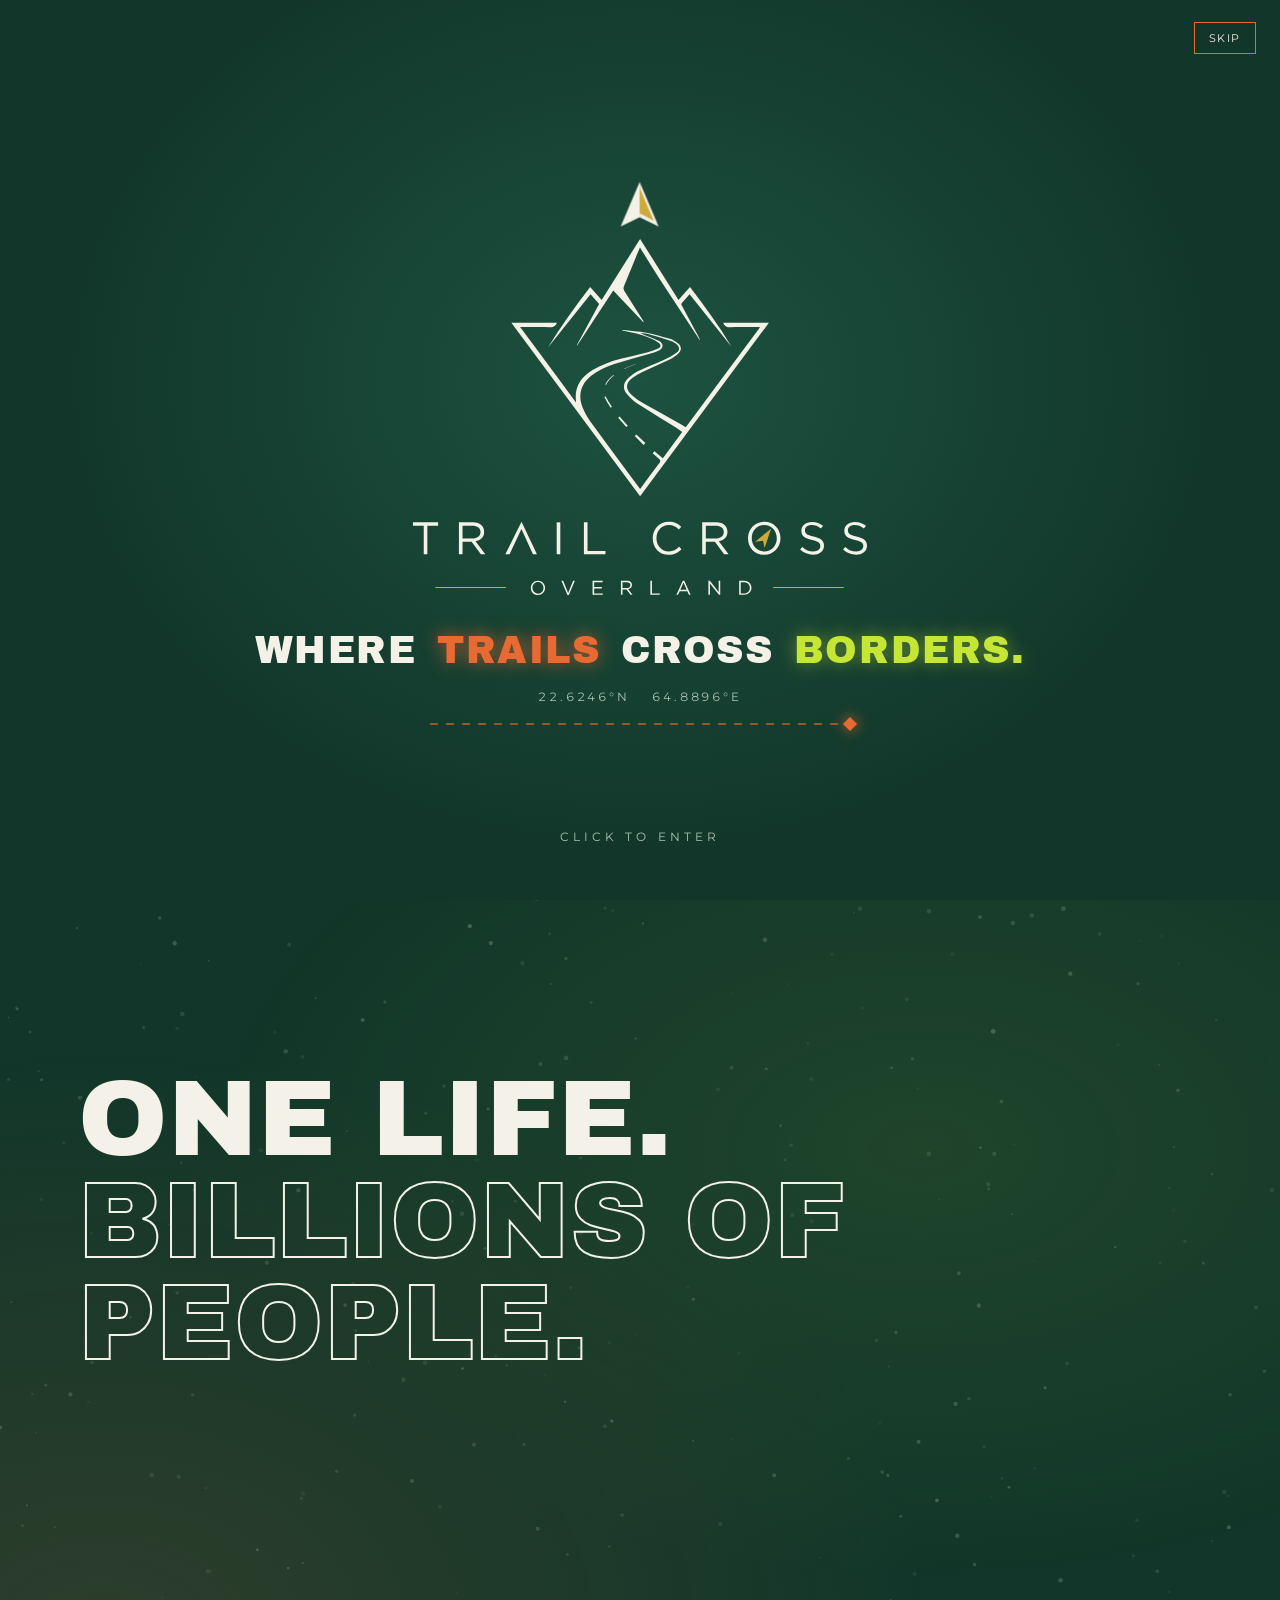
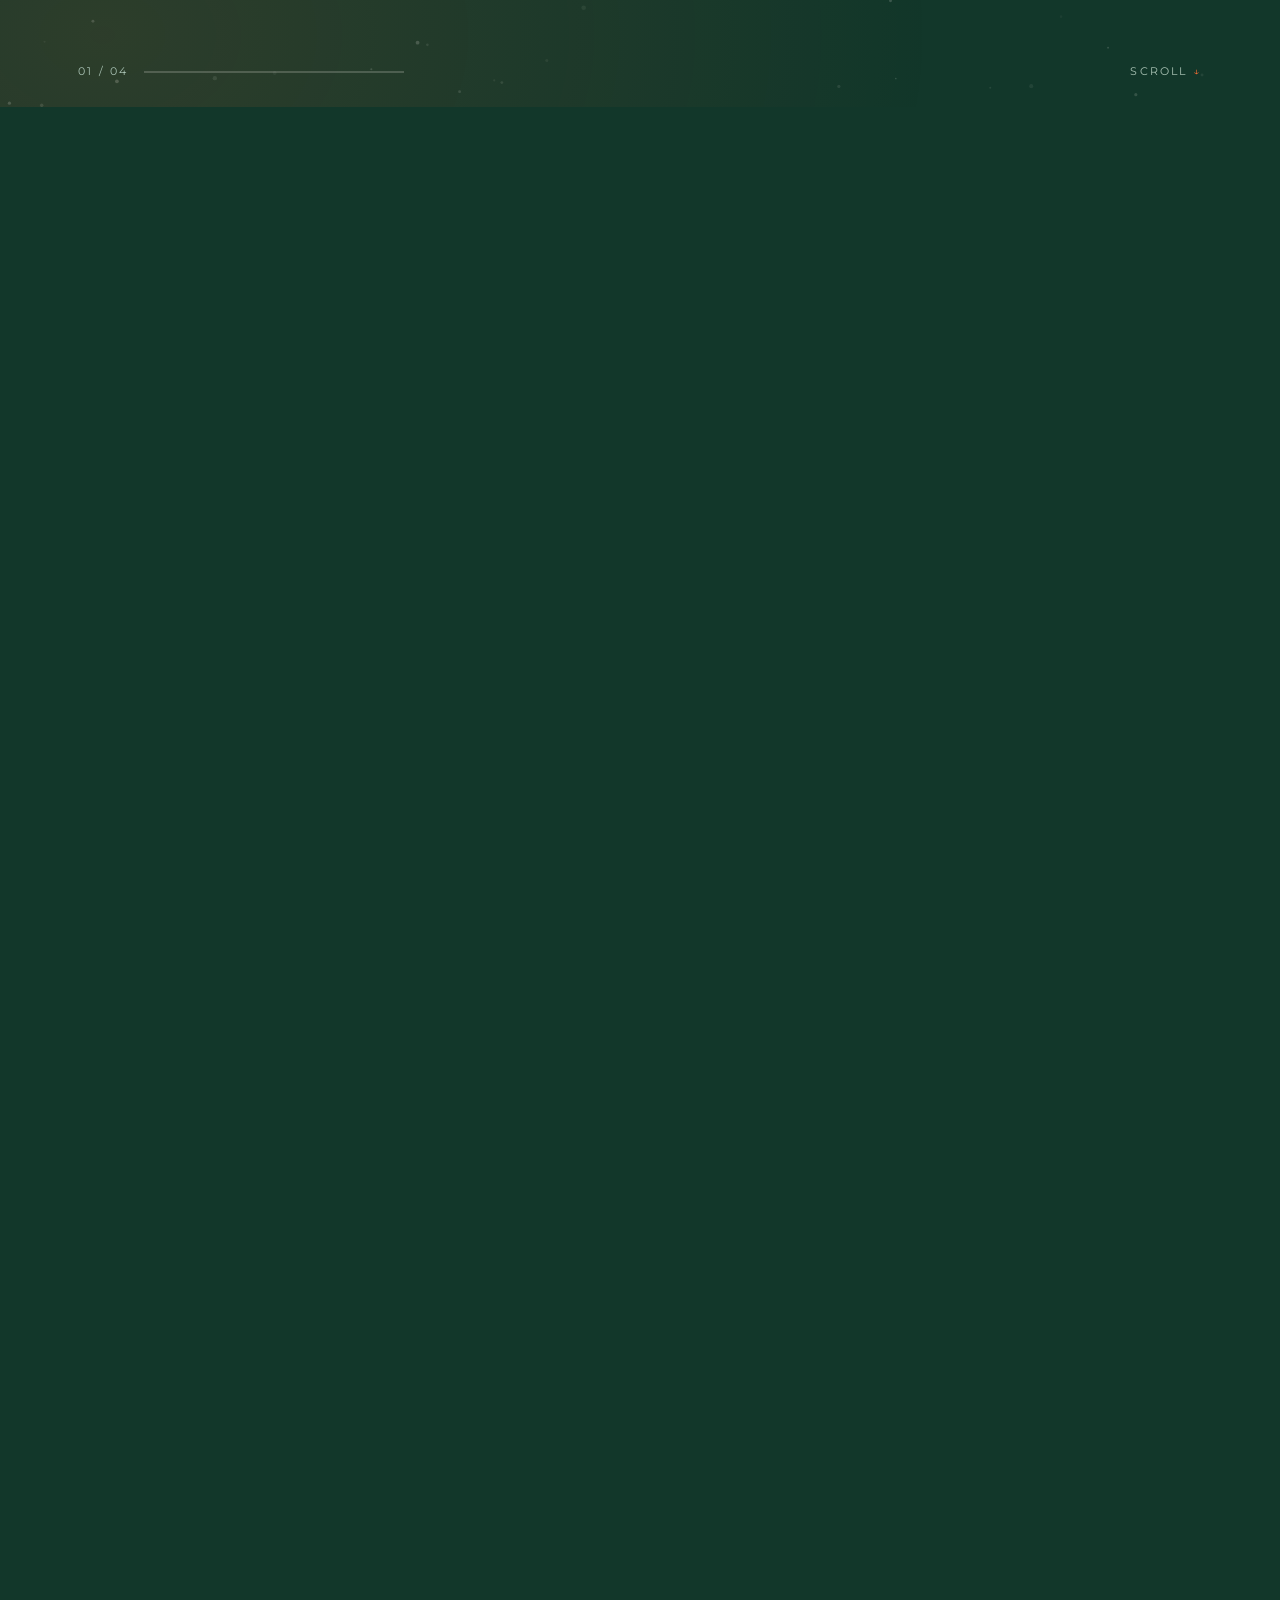
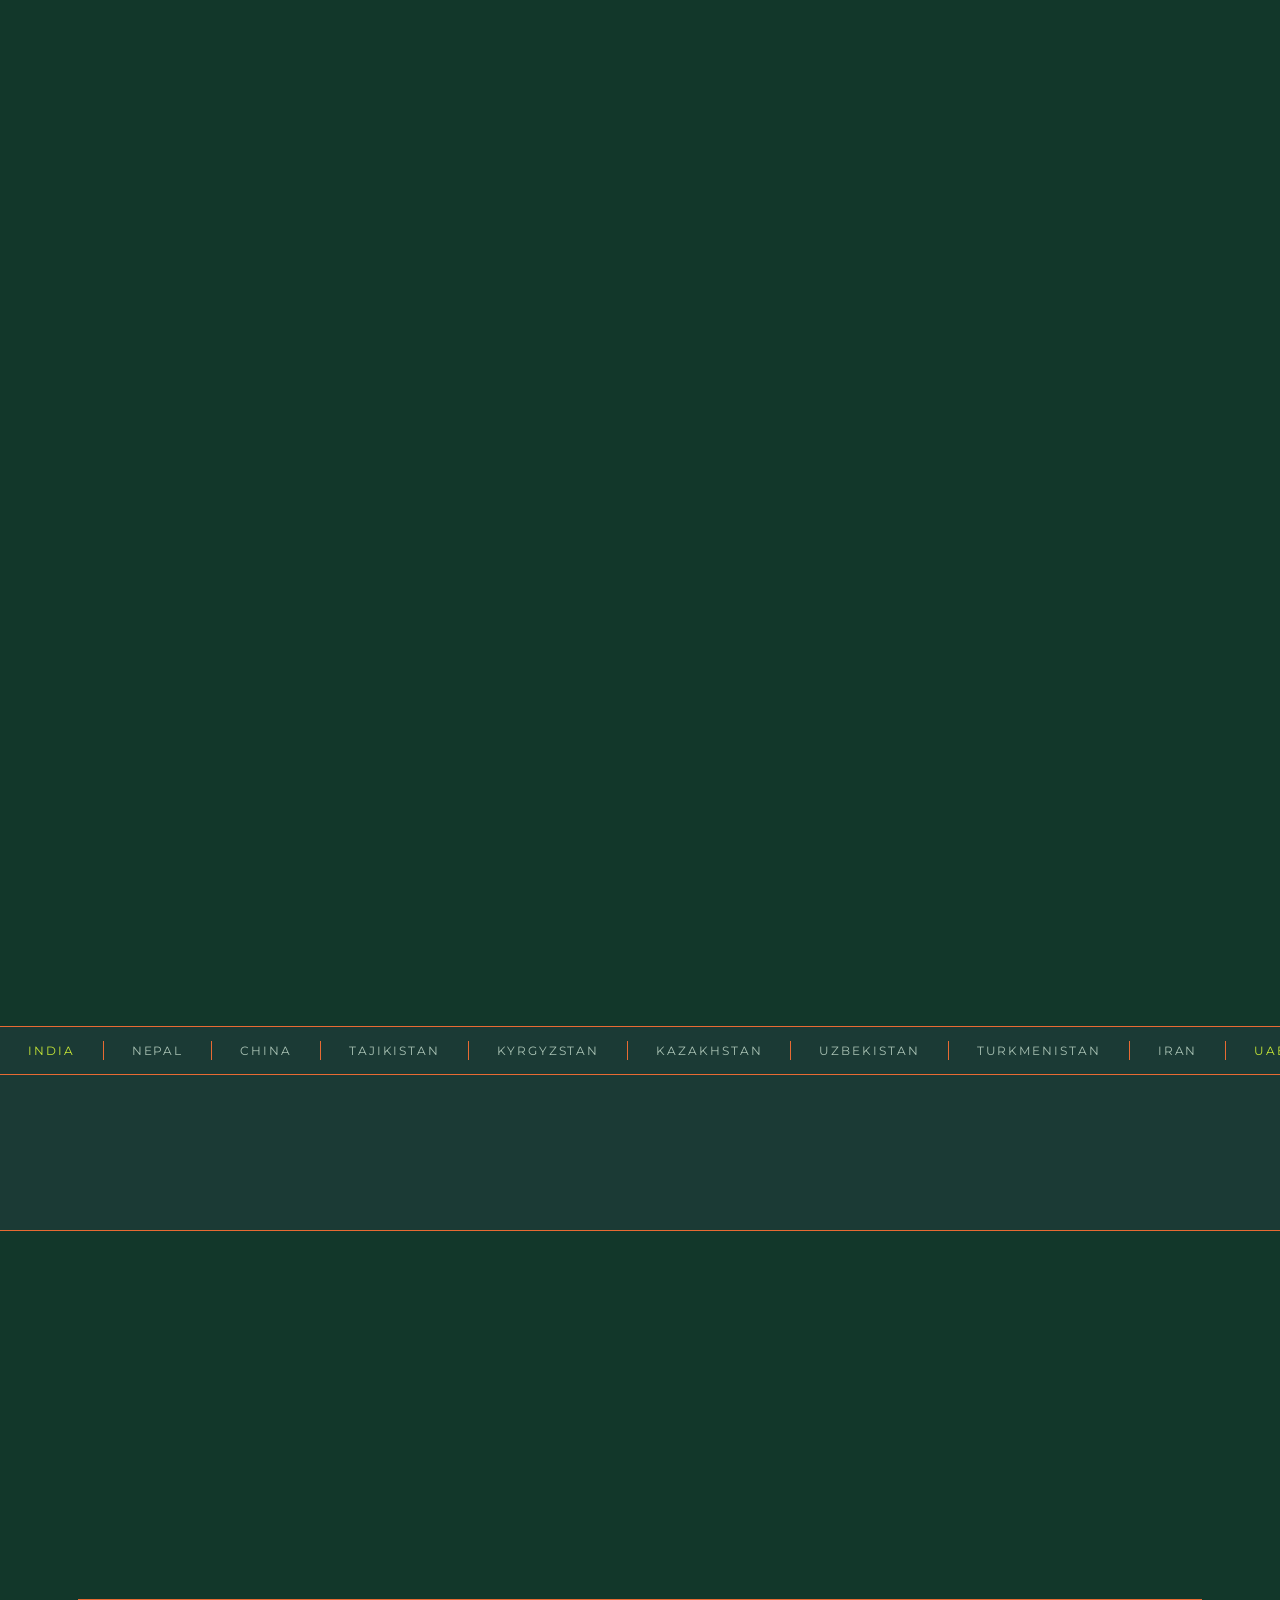
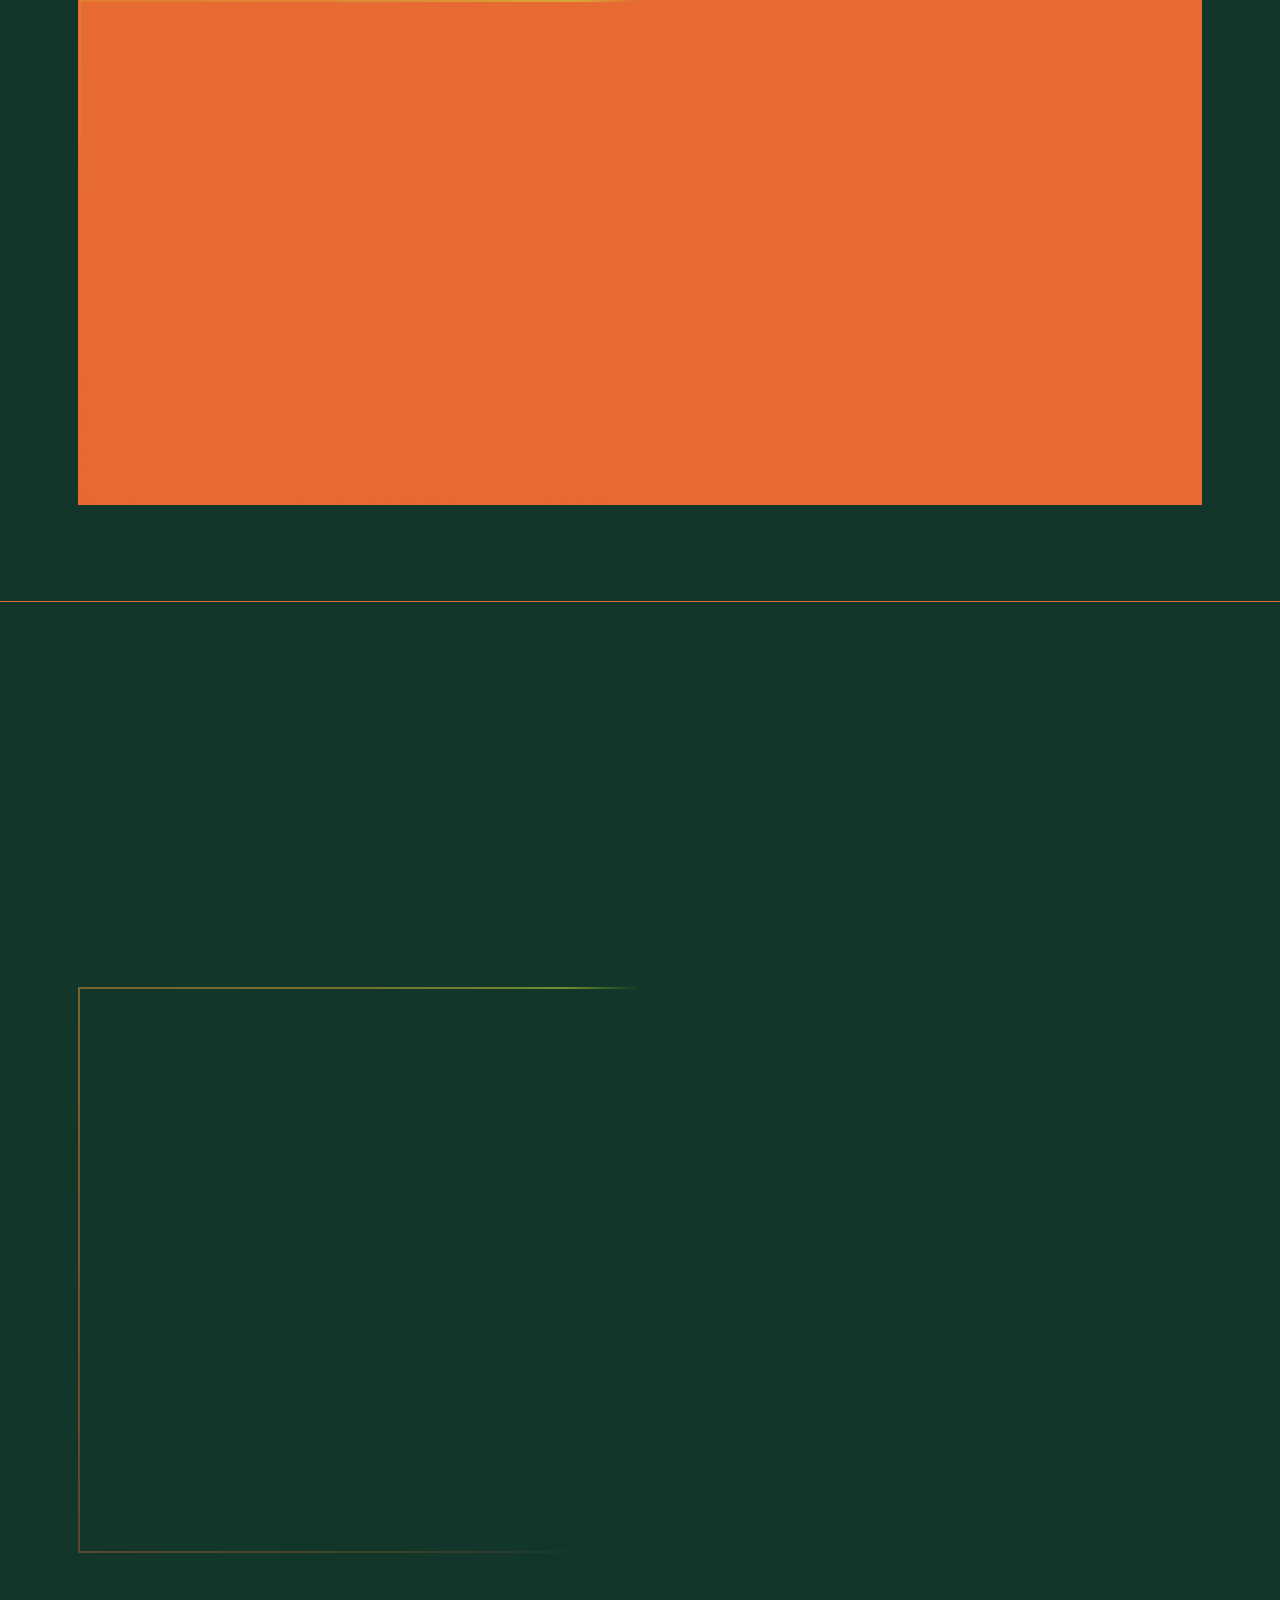
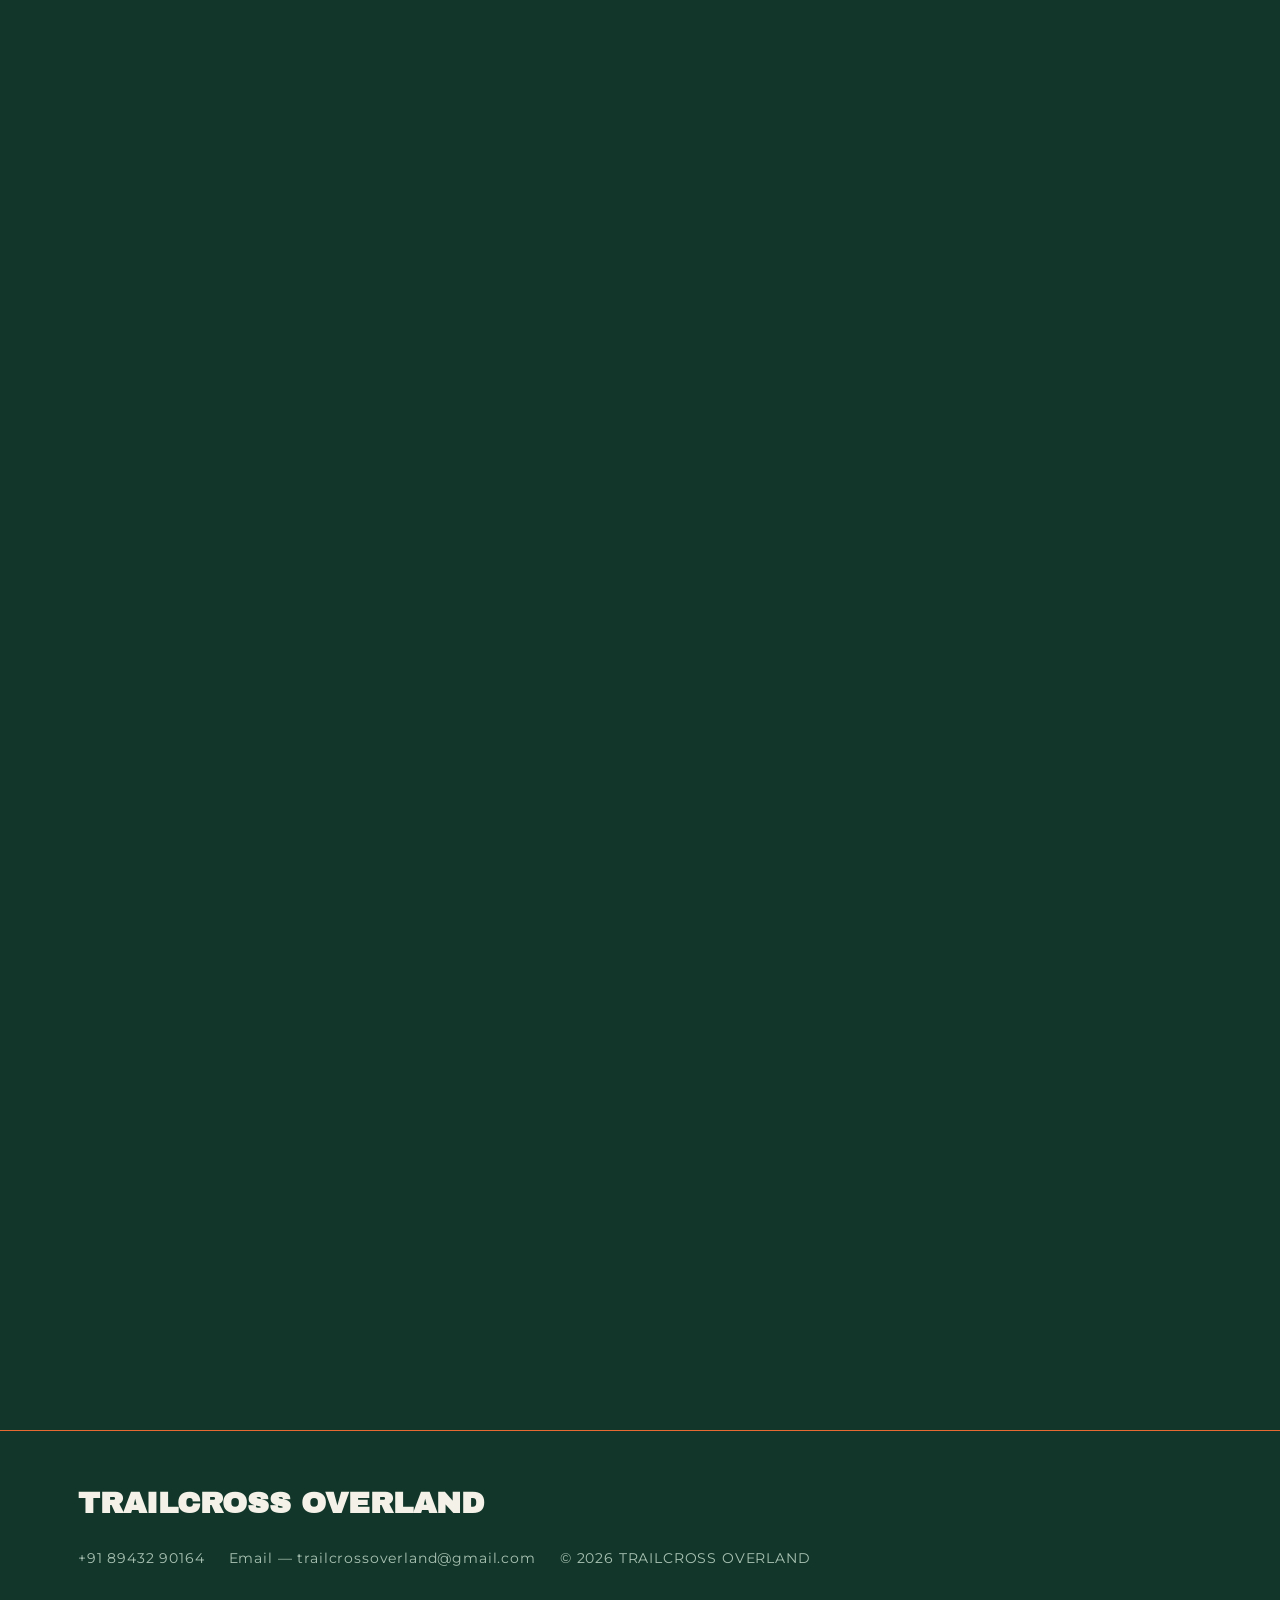
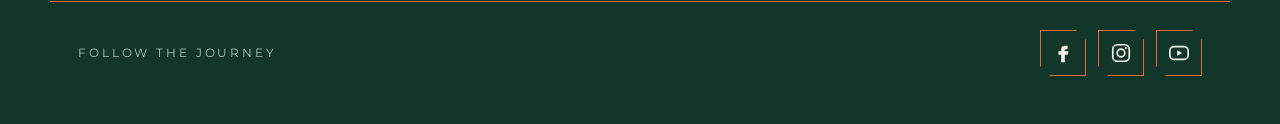
==== index.html @ 21f04533 "Initial commit" ====
<!DOCTYPE html>
<html lang="en">
<head>
<meta charset="UTF-8">
<meta name="viewport" content="width=device-width, initial-scale=1.0">
<title>Trailcross Overland — India to the World, by Road</title>
<meta name="description" content="Self-driven overland expeditions from India — India–UK 2027, UAE–India Season 4, and the India–Nepal–China loop. Permits, logistics, and a support crew handled; you drive.">
<link rel="stylesheet" href="styles.css">
<link rel="stylesheet" href="motion.css">
<link rel="stylesheet" href="future.css">
<style>
  .section-head .moto{
    margin-top:14px;
    font-family:var(--display);
    font-style:italic;
    font-size:19px;
    color:var(--rust-bright);
  }
  .news-subhead{
    font-family:var(--mono);
    font-size:12px;
    letter-spacing:.18em;
    text-transform:uppercase;
    color:var(--signal);
    margin:48px 0 18px;
  }
  .news-subhead:first-of-type{ margin-top:8px; }

  .news-grid{
    display:grid;
    grid-template-columns:repeat(auto-fit, minmax(320px, 1fr));
    gap:20px;
  }
  .news-card{
    background:var(--asphalt);
    border:1px solid var(--line);
    overflow:hidden;
  }
  .news-card--video .video-frame{
    position:relative;
    width:100%;
    aspect-ratio:16/9;
    background:#000;
  }
  .news-card--video .video-frame iframe{
    position:absolute;
    inset:0;
    width:100%;
    height:100%;
    border:0;
  }
  .news-card-meta{
    display:flex;
    justify-content:space-between;
    align-items:baseline;
    padding:16px 20px;
    font-family:var(--mono);
    font-size:11px;
    letter-spacing:.06em;
    text-transform:uppercase;
    border-top:1px solid var(--line);
  }
  .news-card-meta .k{
    color:var(--sand);
    font-weight:600;
  }
  .news-card-meta .v{
    color:var(--sand-dim);
    text-align:right;
  }

  /* Newspaper clipping cards */
  .news-card--clipping img{
    width:100%;
    display:block;
  }

  /* Article link preview cards */
  .news-card--link{
    color:inherit;
    text-decoration:none;
    display:block;
    transition:background .2s ease;
  }
  .news-card--link:hover{ background:var(--asphalt-2); }
  .news-card--link .link-thumb{
    width:100%;
    aspect-ratio:16/9;
    object-fit:cover;
    display:block;
    border-bottom:1px solid var(--line);
  }
  .news-card--link .link-body{
    padding:18px 20px;
  }
  .news-card--link .link-source{
    font-family:var(--mono);
    font-size:10px;
    letter-spacing:.1em;
    text-transform:uppercase;
    color:var(--rust-bright);
    margin-bottom:8px;
  }
  .news-card--link .link-title{
    font-family:var(--display);
    font-size:18px;
    line-height:1.25;
    color:var(--sand);
  }
  .news-card--link-noimg .link-body{
    min-height:140px;
    display:flex;
    flex-direction:column;
    justify-content:center;
  }
</style>
<script>
  // Decide before first paint whether to play the logo intro (once per visit)
  (function(){ var r=document.documentElement;
    try{ if(sessionStorage.getItem('tcIntroSeen')){ r.classList.add('no-intro'); } else { r.classList.add('intro-lock'); } }
    catch(e){ r.classList.add('intro-lock'); }
  })();
</script>
<noscript><style>#intro{display:none !important}</style></noscript>
</head>
<body class="landing">

<!-- ===== Logo intro: the logo traces itself, then its triangle opens as a window into the site ===== -->
<div id="intro" role="dialog" aria-label="Welcome to Trailcross Overland">
  <svg class="intro-logo-svg" viewBox="30.6 177.5 533.4 486.9" aria-hidden="true"><path class="dk" pathLength="1" style="--d:0.79s" d="M 345.417969 470.394531 C 342.773438 468.546875 340.332031 466.664062 337.730469 465.046875 C 323.546875 456.234375 309.1875 447.703125 295.191406 438.609375 C 290.414062 435.5 285.992188 431.46875 282.351562 427.078125 C 277.375 421.078125 278.015625 414.429688 283.730469 409.082031 C 287.183594 405.851562 291.179688 402.902344 295.425781 400.871094 C 304.707031 396.433594 314.398438 392.867188 323.738281 388.539062 C 329.132812 386.039062 334.425781 383.121094 339.273438 379.699219 C 342.738281 377.25 342.507812 373.628906 339.347656 370.714844 C 337.617188 369.117188 335.554688 367.585938 333.359375 366.847656 C 325.425781 364.171875 317.410156 361.699219 309.34375 359.449219 C 305.601562 358.402344 301.667969 358.035156 297.820312 357.355469 C 298.621094 358.285156 299.578125 358.503906 300.472656 358.871094 C 306.734375 361.453125 313.269531 363.542969 319.144531 366.820312 C 324.6875 369.914062 324.074219 374.992188 318.269531 377.703125 C 315.113281 379.171875 311.734375 380.214844 308.386719 381.195312 C 294.953125 385.132812 281.40625 388.703125 268.070312 392.933594 C 258.425781 395.992188 249.234375 400.246094 241.246094 406.691406 C 230.210938 415.59375 226.378906 428.433594 231.554688 441.640625 C 233.828125 447.445312 236.847656 453.136719 240.492188 458.183594 C 256.242188 479.996094 272.34375 501.550781 288.320312 523.195312 C 291.277344 527.199219 294.257812 531.179688 297.390625 535.386719 C 298.226562 534.296875 298.902344 533.449219 299.546875 532.582031 C 305.789062 524.136719 312.019531 515.683594 318.277344 507.25 C 319.640625 505.414062 321.367188 503.742188 319.839844 501.148438 C 319.714844 500.9375 320.226562 500.347656 320.472656 499.871094 C 321.328125 500.320312 322.050781 500.699219 322.761719 501.074219 C 330.328125 490.824219 337.746094 480.78125 345.417969 470.394531 M 150.660156 345.960938 L 202.644531 345.960938 C 201.261719 349.703125 198.964844 351.042969 195.082031 350.9375 C 184.886719 350.660156 174.675781 350.84375 164.46875 350.84375 L 160.625 350.84375 C 181.984375 379.632812 202.925781 407.855469 224.136719 436.441406 C 224.246094 435.78125 224.375 435.460938 224.335938 435.15625 C 222.40625 418.988281 230.082031 407.882812 243.234375 399.882812 C 253.230469 393.808594 264.210938 389.988281 275.453125 387 C 285.308594 384.378906 295.300781 382.265625 305.167969 379.683594 C 309.492188 378.550781 313.800781 377.117188 317.855469 375.25 C 321.453125 373.59375 321.585938 370.945312 318.375 368.574219 C 315.988281 366.8125 313.304688 365.363281 310.582031 364.164062 C 300.261719 359.617188 289.355469 357.09375 278.292969 355.15625 C 277.921875 355.089844 277.550781 355.019531 277.183594 354.953125 C 277.214844 354.652344 277.253906 354.351562 277.289062 354.050781 C 286.363281 355.070312 295.53125 355.574219 304.480469 357.246094 C 313.582031 358.949219 322.542969 361.554688 331.414062 364.273438 C 334.753906 365.292969 337.882812 367.445312 340.707031 369.605469 C 344.453125 372.464844 344.949219 377.078125 341.574219 380.363281 C 338.550781 383.308594 334.960938 385.941406 331.167969 387.78125 C 320.914062 392.75 310.359375 397.089844 300.054688 401.960938 C 296.015625 403.875 292.117188 406.257812 288.535156 408.9375 C 281.066406 414.53125 280.464844 421.300781 287.257812 427.644531 C 291.523438 431.632812 296.445312 435.082031 301.519531 438 C 315.816406 446.21875 330.351562 454.035156 344.78125 462.027344 C 346.339844 462.890625 347.835938 463.867188 349.5 464.878906 C 377.6875 426.96875 405.761719 389.203125 434.136719 351.039062 C 432.628906 350.945312 431.675781 350.839844 430.722656 350.839844 C 420.316406 350.828125 409.902344 350.585938 399.511719 350.960938 C 395.4375 351.109375 393.546875 349.359375 392.035156 345.886719 L 444.234375 345.886719 C 395.179688 412 346.371094 477.789062 297.421875 543.761719 C 248.511719 477.847656 199.734375 412.105469 150.660156 345.960938 "/><path class="dk" pathLength="1" style="--d:0.44s" d="M 353.828125 313.429688 C 350.886719 316.734375 348.132812 319.898438 345.28125 322.976562 C 344.230469 324.109375 344.171875 325.011719 344.917969 326.382812 C 351.597656 338.6875 358.195312 351.035156 364.808594 363.375 C 365.261719 364.21875 365.644531 365.101562 365.644531 366.199219 C 362.800781 361.828125 359.972656 357.449219 357.113281 353.089844 C 344.503906 333.851562 331.8125 314.667969 319.296875 295.371094 C 312.667969 285.152344 306.332031 274.746094 299.867188 264.417969 C 299.089844 263.171875 298.351562 261.898438 297.257812 260.078125 C 296.1875 262.578125 295.34375 264.472656 294.5625 266.386719 C 289.417969 278.972656 284.355469 291.589844 279.089844 304.121094 C 278.148438 306.363281 278.414062 307.925781 279.660156 309.875 C 286.886719 321.15625 293.992188 332.515625 301.132812 343.851562 C 301.335938 344.175781 301.472656 344.546875 301.117188 345.367188 C 289.78125 333.425781 278.441406 321.488281 266.8125 309.234375 C 253.039062 330.238281 239.371094 351.078125 225.703125 371.917969 C 225.550781 371.835938 225.398438 371.753906 225.246094 371.671875 C 233.667969 356.066406 242.089844 340.460938 250.707031 324.492188 C 247.609375 320.960938 244.332031 317.230469 240.921875 313.34375 C 224.648438 333.726562 208.527344 353.914062 192.410156 374.101562 C 206.933594 350.15625 223.328125 327.5625 240.503906 305.089844 C 244.917969 310.121094 249.175781 314.976562 253.605469 320.03125 C 268.160156 296.871094 282.59375 273.90625 297.40625 250.335938 C 312.191406 273.863281 326.589844 296.785156 341.179688 319.996094 C 345.488281 315.089844 349.738281 310.246094 354.261719 305.09375 C 371.058594 327.101562 387.300781 349.199219 401.414062 372.859375 C 385.640625 353.15625 369.863281 333.457031 353.828125 313.429688 "/><path class="dk" pathLength="1" style="--d:0.93s" d="M 322.320312 504.1875 L 311.710938 494.785156 L 313.855469 492.386719 L 324.566406 501.46875 Z M 322.320312 504.1875 "/><path class="dk" pathLength="1" style="--d:0.88s" d="M 301.386719 485.101562 L 291.339844 475.125 L 293.179688 473.289062 L 303.382812 482.984375 Z M 301.386719 485.101562 "/><path class="dk" pathLength="1" style="--d:0.83s" d="M 281.636719 464.808594 L 272.40625 454.058594 L 273.929688 452.796875 L 283.320312 463.253906 Z M 281.636719 464.808594 "/><path class="dk" pathLength="1" style="--d:0.77s" d="M 263.898438 442.703125 C 261.238281 438.78125 258.761719 434.71875 256.75 430.398438 L 257.976562 429.816406 C 260.035156 433.988281 262.558594 437.9375 265.269531 441.75 Z M 263.898438 442.703125 "/><path class="dk" pathLength="1" style="--d:0.70s" d="M 257.6875 416.238281 C 259.882812 411.925781 263.316406 408.453125 267.046875 405.554688 L 267.503906 406.136719 C 263.890625 409.066406 260.628906 412.542969 258.628906 416.703125 Z M 257.6875 416.238281 "/><path class="dk" pathLength="1" style="--d:0.66s" d="M 279.171875 398.257812 C 283.425781 396.214844 287.816406 394.488281 292.269531 392.964844 L 292.308594 393.074219 C 287.894531 394.699219 283.546875 396.519531 279.359375 398.640625 Z M 279.171875 398.257812 "/><path class="dk" pathLength="1" style="--d:1.18s" d="M 50.816406 577.183594 L 38.558594 577.183594 L 38.558594 573.394531 L 67.171875 573.394531 L 67.171875 577.183594 L 54.917969 577.183594 L 54.917969 609.746094 L 50.816406 609.746094 Z M 50.816406 577.183594 "/><path class="dk" pathLength="1" style="--d:1.18s" d="M 106.179688 591.933594 C 111.578125 591.933594 115.527344 589.128906 115.527344 584.453125 L 115.527344 584.351562 C 115.527344 579.832031 112.097656 577.183594 106.230469 577.183594 L 95.011719 577.183594 L 95.011719 591.933594 Z M 90.910156 573.394531 L 106.542969 573.394531 C 111.058594 573.394531 114.589844 574.742188 116.875 577.027344 C 118.695312 578.84375 119.679688 581.285156 119.679688 584.195312 L 119.679688 584.296875 C 119.679688 590.324219 115.527344 593.90625 109.8125 594.894531 L 120.980469 609.746094 L 115.941406 609.746094 L 105.398438 595.621094 L 95.011719 595.621094 L 95.011719 609.746094 L 90.910156 609.746094 Z M 90.910156 573.394531 "/><path class="dk" pathLength="1" style="--d:1.18s" d="M 202.363281 573.394531 L 206.464844 573.394531 L 206.464844 609.746094 L 202.363281 609.746094 Z M 202.363281 573.394531 "/><path class="dk" pathLength="1" style="--d:1.18s" d="M 233.371094 573.394531 L 237.472656 573.394531 L 237.472656 605.953125 L 257.933594 605.953125 L 257.933594 609.746094 L 233.371094 609.746094 Z M 233.371094 573.394531 "/><path class="dk" pathLength="1" style="--d:1.18s" d="M 311.792969 591.675781 L 311.792969 591.570312 C 311.792969 581.285156 319.527344 572.769531 330.175781 572.769531 C 336.769531 572.769531 340.769531 575.054688 344.351562 578.535156 L 341.546875 581.546875 C 338.433594 578.640625 335.109375 576.5625 330.125 576.5625 C 322.074219 576.5625 316.050781 583.105469 316.050781 591.464844 L 316.050781 591.570312 C 316.050781 599.980469 322.074219 606.578125 330.125 606.578125 C 335.109375 606.578125 338.378906 604.65625 341.859375 601.332031 L 344.5625 603.980469 C 340.820312 607.824219 336.5625 610.371094 330.019531 610.371094 C 319.527344 610.371094 311.792969 602.113281 311.792969 591.675781 "/><path class="dk" pathLength="1" style="--d:1.18s" d="M 383.460938 591.933594 C 388.863281 591.933594 392.808594 589.128906 392.808594 584.453125 L 392.808594 584.351562 C 392.808594 579.832031 389.382812 577.183594 383.515625 577.183594 L 372.296875 577.183594 L 372.296875 591.933594 Z M 368.195312 573.394531 L 383.824219 573.394531 C 388.34375 573.394531 391.875 574.742188 394.160156 577.027344 C 395.976562 578.84375 396.964844 581.285156 396.964844 584.195312 L 396.964844 584.296875 C 396.964844 590.324219 392.808594 593.90625 387.097656 594.894531 L 398.261719 609.746094 L 393.222656 609.746094 L 382.683594 595.621094 L 372.296875 595.621094 L 372.296875 609.746094 L 368.195312 609.746094 Z M 368.195312 573.394531 "/><path class="dk" pathLength="1" style="--d:1.18s" d="M 453.210938 591.675781 L 453.210938 591.570312 C 453.210938 583.3125 447.1875 576.5625 438.875 576.5625 C 430.566406 576.5625 424.648438 583.207031 424.648438 591.464844 L 424.648438 591.570312 C 424.648438 599.828125 430.671875 606.578125 438.980469 606.578125 C 447.289062 606.578125 453.210938 599.929688 453.210938 591.675781 M 420.390625 591.675781 L 420.390625 591.570312 C 420.390625 581.546875 427.917969 572.769531 438.980469 572.769531 C 450.042969 572.769531 457.46875 581.441406 457.46875 591.464844 L 457.46875 591.570312 C 457.46875 601.59375 449.941406 610.371094 438.875 610.371094 C 427.816406 610.371094 420.390625 601.695312 420.390625 591.675781 "/><path class="dk" pathLength="1" style="--d:1.18s" d="M 479.753906 604.449219 L 482.296875 601.4375 C 486.089844 604.917969 489.722656 606.578125 494.761719 606.578125 C 499.695312 606.578125 502.863281 603.980469 502.863281 600.398438 L 502.863281 600.292969 C 502.863281 596.917969 501.042969 595.050781 493.410156 593.386719 C 485.050781 591.570312 481.207031 588.867188 481.207031 582.898438 L 481.207031 582.792969 C 481.207031 577.132812 486.242188 572.875 493.152344 572.875 C 498.5 572.875 502.1875 574.378906 505.925781 577.339844 L 503.535156 580.507812 C 500.160156 577.753906 496.785156 576.5625 493.046875 576.5625 C 488.269531 576.5625 485.308594 579.105469 485.308594 582.429688 L 485.308594 582.535156 C 485.308594 585.960938 487.125 587.933594 495.175781 589.597656 C 503.277344 591.414062 507.015625 594.320312 507.015625 599.878906 L 507.015625 599.980469 C 507.015625 606.214844 501.824219 610.265625 494.605469 610.265625 C 488.789062 610.265625 484.113281 608.394531 479.753906 604.449219 "/><path class="dk" pathLength="1" style="--d:1.18s" d="M 528.730469 604.449219 L 531.273438 601.4375 C 535.0625 604.917969 538.699219 606.578125 543.738281 606.578125 C 548.671875 606.578125 551.839844 603.980469 551.839844 600.398438 L 551.839844 600.292969 C 551.839844 596.917969 550.019531 595.050781 542.386719 593.386719 C 534.027344 591.570312 530.183594 588.867188 530.183594 582.898438 L 530.183594 582.792969 C 530.183594 577.132812 535.21875 572.875 542.125 572.875 C 547.476562 572.875 551.164062 574.378906 554.902344 577.339844 L 552.511719 580.507812 C 549.136719 577.753906 545.761719 576.5625 542.023438 576.5625 C 537.246094 576.5625 534.285156 579.105469 534.285156 582.429688 L 534.285156 582.535156 C 534.285156 585.960938 536.101562 587.933594 544.152344 589.597656 C 552.253906 591.414062 555.992188 594.320312 555.992188 599.878906 L 555.992188 599.980469 C 555.992188 606.214844 550.800781 610.265625 543.582031 610.265625 C 537.765625 610.265625 533.089844 608.394531 528.730469 604.449219 "/><path class="dk" pathLength="1" style="--d:1.33s" d="M 180.980469 656.316406 C 185.832031 656.316406 189.132812 652.46875 189.132812 648.070312 L 189.132812 648.027344 C 189.132812 643.632812 185.875 639.828125 181.027344 639.828125 C 176.175781 639.828125 172.875 643.679688 172.875 648.070312 L 172.875 648.117188 C 172.875 652.511719 176.132812 656.316406 180.980469 656.316406 M 181.027344 654.652344 C 177.382812 654.652344 174.742188 651.691406 174.742188 648.070312 L 174.742188 648.027344 C 174.742188 644.40625 177.339844 641.492188 180.980469 641.492188 C 184.625 641.492188 187.265625 644.453125 187.265625 648.070312 L 187.265625 648.117188 C 187.265625 651.738281 184.667969 654.652344 181.027344 654.652344 M 214.566406 656.15625 L 216.160156 656.15625 L 223.015625 640.101562 L 221.078125 640.101562 L 215.386719 653.835938 L 209.714844 640.101562 L 207.710938 640.101562 Z M 243.234375 656.042969 L 254.871094 656.042969 L 254.871094 654.402344 L 245.03125 654.402344 L 245.03125 648.824219 L 253.730469 648.824219 L 253.730469 647.183594 L 245.03125 647.183594 L 245.03125 641.742188 L 254.753906 641.742188 L 254.753906 640.101562 L 243.234375 640.101562 Z M 275.566406 656.042969 L 277.367188 656.042969 L 277.367188 649.847656 L 281.917969 649.847656 L 286.542969 656.042969 L 288.75 656.042969 L 283.855469 649.53125 C 286.359375 649.097656 288.179688 647.527344 288.179688 644.886719 L 288.179688 644.839844 C 288.179688 643.5625 287.75 642.492188 286.953125 641.695312 C 285.949219 640.695312 284.402344 640.101562 282.421875 640.101562 L 275.566406 640.101562 Z M 277.367188 648.230469 L 277.367188 641.765625 L 282.285156 641.765625 C 284.855469 641.765625 286.359375 642.925781 286.359375 644.90625 L 286.359375 644.953125 C 286.359375 647.003906 284.628906 648.230469 282.261719 648.230469 Z M 309.105469 656.042969 L 319.875 656.042969 L 319.875 654.378906 L 310.90625 654.378906 L 310.90625 640.101562 L 309.105469 640.101562 Z M 338.820312 656.042969 L 340.664062 656.042969 L 342.554688 651.828125 L 351.230469 651.828125 L 353.097656 656.042969 L 355.03125 656.042969 L 347.769531 639.988281 L 346.085938 639.988281 Z M 343.261719 650.214844 L 346.902344 642.082031 L 350.523438 650.214844 Z M 375.253906 656.042969 L 377.007812 656.042969 L 377.007812 642.972656 L 387.296875 656.042969 L 388.734375 656.042969 L 388.734375 640.101562 L 386.980469 640.101562 L 386.980469 652.878906 L 376.9375 640.101562 L 375.253906 640.101562 Z M 410.316406 656.042969 L 415.851562 656.042969 C 420.859375 656.042969 424.320312 652.558594 424.320312 648.070312 L 424.320312 648.027344 C 424.320312 643.542969 420.859375 640.101562 415.851562 640.101562 L 410.316406 640.101562 Z M 415.851562 641.765625 C 419.882812 641.765625 422.453125 644.542969 422.453125 648.070312 L 422.453125 648.117188 C 422.453125 651.671875 419.882812 654.378906 415.851562 654.378906 L 412.117188 654.378906 L 412.117188 641.765625 Z M 415.851562 641.765625 "/><path class="au" pathLength="1" style="--d:1.33s" d="M 449.105469 648.1875 L 529.523438 648.1875 L 529.523438 646.992188 L 449.105469 646.992188 "/><path class="au" pathLength="1" style="--d:1.33s" d="M 64.019531 648.1875 L 144.441406 648.1875 L 144.441406 646.992188 L 64.019531 646.992188 "/><path class="au" pathLength="1" style="--d:1.18s" d="M 428.394531 595.550781 L 446.714844 580.679688 L 439.28125 602.71875 L 437.554688 594.488281 Z M 428.394531 595.550781 "/><path class="dk" pathLength="1" style="--d:1.18s" d="M 143.851562 609.746094 L 162.261719 572.769531 L 179.828125 609.746094 L 175.316406 609.746094 L 162.152344 580.945312 L 148.632812 609.746094 Z M 143.851562 609.746094 "/><g class="ar"><path class="dk" pathLength="1" style="--d:1.50s" d="M 296.90625 185.464844 L 296.917969 225.6875 L 275.289062 236.199219 Z M 296.90625 185.464844 "/><path class="dk" pathLength="1" style="--d:1.50s" d="M 296.917969 185.464844 L 296.90625 225.6875 L 318.535156 236.199219 Z M 296.917969 185.464844 "/><path class="au" pathLength="1" style="--d:1.50s" d="M 296.917969 191.914062 L 312.917969 229.5 L 296.917969 221.175781 Z M 296.917969 191.914062 "/></g></svg>
  <p class="intro-cap" aria-label="Where trails cross borders."><span class="w" style="--i:0">WHERE</span> <span class="w t" style="--i:1">TRAILS</span> <span class="w" style="--i:2">CROSS</span> <span class="w b" style="--i:3">BORDERS.</span></p>
  <div class="intro-geo" aria-hidden="true"><span class="geo-lat">19.0760°N</span><span class="geo-lon">72.8777°E</span></div>
  <div class="intro-track" aria-hidden="true"><i></i></div>
  <p class="intro-hint">Click to enter</p>
  <button class="intro-skip" type="button">Skip</button>
</div>

<header class="site-header">
  <nav class="wrap nav">
    <a href="index.html" class="brand" aria-label="Trailcross Overland — home"><img src="images/trailcross-logo.png" alt="" class="brand-logo"><span class="brand-name"><span class="trail">TRAIL</span>CROSS <span class="sub">OVERLAND</span></span></a>
    <ul class="nav-links">
      <li><a href="index.html" class="active">Home</a></li>
      <li><a href="tours.html">Expeditions</a></li>
      <li><a href="index.html#news-articles">News Articles</a></li>
      <li><a href="gallery.html">Past Seasons</a></li>
      <li><a href="reviews.html">Reviews</a></li>
      <li><a href="contact.html">Contact</a></li>
    </ul>
    <a href="contact.html" class="btn solid nav-cta">Book A Trip</a>
    <a href="https://wa.me/918943290164?text=Hi%20Trailcross%20Overland%2C%20I%27d%20like%20to%20know%20more%20about%20your%20expeditions." class="nav-wa" target="_blank" rel="noopener" aria-label="Chat with us on WhatsApp" title="Chat on WhatsApp"><svg viewBox="0 0 24 24" aria-hidden="true"><path d="M12 3a9 9 0 0 0-7.7 13.6L3 21l4.5-1.2A9 9 0 1 0 12 3z" fill="none" stroke="currentColor" stroke-width="1.7" stroke-linejoin="round"/><path d="M9 8.3c-.5 1.3.1 3 1.6 4.6 1.5 1.6 3.2 2.3 4.5 1.8l1-1.1-2-1.5-.9.7c-.8-.3-1.8-1.3-2.1-2.1l.7-.9L10.3 8z" fill="currentColor"/></svg></a>
    <button class="nav-toggle" aria-expanded="false" aria-label="Toggle menu">Menu</button>
  </nav>
</header>

<section class="photo-hero">
  <img src="images/bigalmatylake1.jpg" alt="Big Almaty Lake in the mountains" class="photo-hero-img">
  <div class="route-thread" aria-hidden="true"></div>
  <div class="wrap">
    <div class="tg-block">
    <h2 class="tg-line reveal"><span class="tw">WHERE</span> <span class="tw tg-trail">TRAILS</span> <span class="tw tg-cross">CROSS</span> <span class="tw tg-border">BORDERS.</span></h2>
    <div class="tg-route" aria-hidden="true"><span class="tg-dot"></span></div>
    <div class="tg-def reveal-stagger">
      <p><b>Trail</b> the road we follow, wherever it leads.</p>
      <p><b>Cross</b> every border and continent on the way.</p>
    </div>
    </div>
    <div class="hero-eyebrow reveal">After 3 Successful Seasons of the UAE–India Overland Journey</div>
    <h1 class="reveal">INDIA TO THE <span class="accent-fill">WORLD</span>,<br>BY ROAD.</h1>
    <p class="lede reveal">Three charted expeditions for 2027 — a 65-day run from India to London, a fourth UAE–India season through Central Asia, and a one-month India–Nepal–China loop. We handle the permits and the convoy; you handle the driving.</p>
    <div class="hero-actions reveal">
      <a href="tours.html" class="btn solid">View All Expeditions</a>
      <a href="contact.html" class="btn ghost">Plan Your Route</a>
    </div>
  </div>
</section>



<section class="story" id="story" data-stage="1" aria-label="One life. Choose the road less travelled.">
  <div class="story-pin">
    <img class="story-photo" src="images/overland-vehicle.jpg" alt="" aria-hidden="true">
    <div class="story-shade"></div>
    <canvas class="story-canvas" aria-hidden="true"></canvas>
    <div class="story-text">
      <div class="st-a"><h2><span class="l1">One life.</span><span class="l2">Billions of people.</span></h2></div>
      <div class="st-b"><p>How many will choose <span>the road less travelled?</span></p></div>
      <div class="st-c">
        <p class="c-sub">Don&rsquo;t just see the world. <b>Experience it.</b></p>
        <img class="c-logo" src="images/trailcross-logo.svg" alt="Trail Cross Overland">
        <p class="c-price">International Expedition Packages Starting from <b>₹19,75,000/-</b> per person</p>
        <p class="c-close">Beyond Roads. <span>Beyond Borders.</span></p>
        <div class="c-actions"><a class="btn solid" href="tours.html">Explore Expeditions</a><a class="btn ghost" href="contact.html">Plan Your Route</a></div>
      </div>
    </div>
    <div class="story-hud" aria-hidden="true"><span class="story-step">01 / 04</span><div class="story-prog"><i></i></div><span class="story-cue">Scroll</span></div>
  </div>
</section>

<div class="marquee">
  <div class="marquee-track">
    <span class="hl">INDIA</span><span>NEPAL</span><span>CHINA</span><span>TAJIKISTAN</span><span>KYRGYZSTAN</span><span>KAZAKHSTAN</span><span>UZBEKISTAN</span><span>TURKMENISTAN</span><span>IRAN</span><span class="hl">UAE</span><span>GEORGIA</span><span>TURKEY</span><span class="hl">EUROPE</span><span>LONDON</span>
    <span class="hl">INDIA</span><span>NEPAL</span><span>CHINA</span><span>TAJIKISTAN</span><span>KYRGYZSTAN</span><span>KAZAKHSTAN</span><span>UZBEKISTAN</span><span>TURKMENISTAN</span><span>IRAN</span><span class="hl">UAE</span><span>GEORGIA</span><span>TURKEY</span><span class="hl">EUROPE</span><span>LONDON</span>
  </div>
</div>

<section class="stats">
  <div class="wrap stats-grid">
    <div class="stat reveal">
      <div class="num count" data-count="3" data-suffix="">0</div>
      <div class="label">2027 Expeditions</div>
    </div>
    <div class="stat reveal">
      <div class="num count" data-count="20" data-suffix="+">0</div>
      <div class="label">Countries, Flagship Route</div>
    </div>
    <div class="stat reveal">
      <div class="num count" data-count="18000" data-suffix="+ KM">0</div>
      <div class="label">India–UK Distance</div>
    </div>
    <div class="stat reveal">
      <div class="num count" data-count="65" data-suffix="">0</div>
      <div class="label">Days, India to London</div>
    </div>
  </div>
</section>

<section class="section" id="expeditions">
  <div class="wrap">
    <div class="section-head reveal">
      <div class="eyebrow">2027 Season — Three Routes</div>
      <h2>Pick your border crossing.</h2>
      <p>Every expedition below has been route-tested by our own crew, most of it in the photos below. Self-drive, or ride with our lead vehicle.</p>
    </div>

    <div class="dossier-grid reveal-stagger">
      <a href="tours.html#india-uk" class="dossier dossier-link">
        <div class="stamp">EXPEDITION BOOKING<br>OPEN</div>
        <div class="dossier-route">Kerala → London · 20 Countries</div>
        <h3>India–UK Overland 2027</h3>
        <p>The big one. Himalayas, the Tibetan plateau, the Pamir Highway, the Silk Road, and a straight run through the Caucasus and Europe into London.</p>
        <div class="dossier-meta">
          <div><span class="k">Distance</span><span class="v">18,000+ km</span></div>
          <div><span class="k">Duration</span><span class="v">65 days</span></div>
          <div><span class="k">Dates</span><span class="v">30 May 2027</span></div>
        </div>
        <span class="btn ghost">View Route Dossier</span>
      </a>

      <a href="tours.html#uae-india-s4" class="dossier dossier-link">
        <div class="stamp">SEASON<br>FOUR BOOKING OPEN`</div>
        <div class="dossier-route">UAE → India · Central Asia</div>
        <h3>UAE–India Overland — Season 4</h3>
        <p>Another chapter in our longest-running route. Persian plateaus, the Karakum desert, the Pamirs, and the Tibetan approach into Nepal and home.</p>
        <div class="dossier-meta">
          <div><span class="k">Distance</span><span class="v">~15,000 km</span></div>
          <div><span class="k">Duration</span><span class="v">55–60 days</span></div>
          <div><span class="k">Dates</span><span class="v">April 2027</span></div>
        </div>
        <span class="btn ghost">View Route Dossier</span>
      </a>

      <a href="tours.html#china-loop" class="dossier dossier-link">
        <div class="stamp">Season 1<br>Booking Open</div>
        <div class="dossier-route">India → Nepal → China → India</div>
        <h3>China Grand Loop Expedition</h3>
        <p>A tighter, faster expedition — Tibet, the Chinese heartland, and the Great Wall, with a legendary stair-climb along the way. Back home in a month.</p>
        <div class="dossier-meta">
          <div><span class="k">Distance</span><span class="v">~7,000 km</span></div>
          <div><span class="k">Duration</span><span class="v">30 days</span></div>
          <div><span class="k">Dates</span><span class="v">2027</span></div>
        </div>
        <span class="btn ghost">View Route Dossier</span>
      </a>
    </div>
  </div>
</section>

<section class="section tight">
  <div class="wrap">
    <div class="section-head reveal">
      <div class="eyebrow">Why Drive With Us</div>
      <h2>The paperwork is the hard part. We've done it before.</h2>
    </div>
    <div class="dossier-grid reveal-stagger" style="border:none; background:transparent; gap:12px">
      <div class="dossier" style="border:1px solid var(--line);gap:12px">
        <div class="dossier-route">Carnet &amp; Customs</div>
        <h3>Permits Handled</h3>
        <p>Carnet de Passage, visas, and country-entry permits arranged before you leave — the part that stops most self-drive plans dead.</p>
      </div>
      <div class="dossier" style="border:1px solid var(--line);">
        <div class="dossier-route">Lead Vehicle</div>
        <h3>Convoy Support</h3>
        <p>Out front, the whole way: two adventure enthusiasts who caught the overlanding bug years ago and never looked back. They lead the convoy because they've earned every mile of it.</p>
      </div>
      <div class="dossier" style="border:1px solid var(--line);">
        <div class="dossier-route">Pamir Highway & Beyond</div>
        <h3>World's Second  Highest Motorable International Highway It</h3>
        <p>The Pamir Highway is widely regarded as the world's second-highest international highway, climbing well past 4,000 metres. It's just one stretch of a route that also crosses open desert, mountain switchbacks, and long empty highway — every leg planned around what the terrain actually demands.</p>
      </div>
    </div>
  </div>
</section>

<section class="section tight" style="border-bottom:none;">
  <div class="wrap reveal" style="text-align:center;">
    <div class="eyebrow" style="justify-content:center; display:flex;">Ready When You Are</div>
    <h2 style="font-family:var(--display); font-size:clamp(30px,5vw,50px); max-width:20ch; margin:0 auto;">The 2027 season is being planned right now.</h2>
    <div class="hero-actions" style="justify-content:center; margin-top:32px;">
      <a href="contact.html" class="btn solid">Talk to the Crew</a>
      <a href="tours.html" class="btn ghost">Browse All Routes</a>
    </div>
  </div>
</section>

<section class="section" id="news-articles">
  <div class="wrap">
    <div class="section-head reveal">
      <div class="eyebrow">In The Media — UAE–India Overland, Season 1</div>
      <h2>The road made the news.</h2>
      <p>Coverage of the Season 1 crossing from Dubai to Kerala — news broadcasts, print clippings, and articles from the road.</p>
      <p class="moto">"Let the adventure be your addiction."</p>
    </div>

    <div class="news-subhead reveal">On Air</div>
    <div class="news-grid reveal-stagger">
      <div class="news-card news-card--video" data-video-embed data-src="https://www.youtube-nocookie.com/embed/ExZUYKfY1Ps?autoplay=1&mute=1&playsinline=1&rel=0">
        <div class="video-frame"></div>
        <div class="news-card-meta">
          <span class="k">Mathrubhoomi News</span>
          <span class="v">Palakkad, Kerala</span>
        </div>
      </div>

      <div class="news-card news-card--video" data-video-embed data-src="https://www.facebook.com/plugins/video.php?href=https%3A%2F%2Fwww.facebook.com%2Fshare%2Fv%2F1dCjUFdSab%2F%3Fmibextid%3DwwXIfr&show_text=false&autoplay=true&mute=true">
        <div class="video-frame"></div>
        <div class="news-card-meta">
          <span class="k">Amrita TV</span>
          <span class="v">Pre-trip interview &amp; travel footage</span>
        </div>
      </div>

      <div class="news-card news-card--video" data-video-embed data-src="https://www.youtube-nocookie.com/embed/UIvpt7wiOMI?autoplay=1&mute=1&playsinline=1&rel=0">
        <div class="video-frame"></div>
        <div class="news-card-meta">
          <span class="k">Janam TV</span>
          <span class="v">Trailcross's Anti-Drug Drive</span>
        </div>
      </div>

      <div class="news-card news-card--video" data-video-embed data-src="https://www.facebook.com/plugins/video.php?href=https%3A%2F%2Fwww.facebook.com%2Fshare%2Fv%2F1EkRkeGNYp%2F%3Fmibextid%3DwwXIfr&show_text=false&autoplay=true&mute=true">
        <div class="video-frame"></div>
        <div class="news-card-meta">
          <span class="k">Reporter TV</span>
          <span class="v">Season 1 feature</span>
        </div>
      </div>
    </div>

    <div class="news-subhead reveal">In Print</div>
    <div class="news-grid news-grid--clippings reveal-stagger">
      <div class="news-card news-card--clipping">
        <img src="images/news-clipping-mathrubhoomi-print.jpg" alt="Mathrubhoomi print clipping, 23 September 2024">
        <div class="news-card-meta">
          <span class="k">Mathrubhoomi</span>
          <span class="v">23 Sep 2024, Palakkad</span>
        </div>
      </div>
      <div class="news-card news-card--clipping">
        <img src="images/news-clipping-manorama-print.jpg" alt="Malayala Manorama print clipping, 21 September 2024">
        <div class="news-card-meta">
          <span class="k">Malayala Manorama</span>
          <span class="v">21 Sep 2024, Palakkad</span>
        </div>
      </div>
      <div class="news-card news-card--clipping">
        <img src="images/news-clipping-road-wonder.jpg" alt="Local Palakkad newspaper clipping, UAE to India road wonder">
        <div class="news-card-meta">
          <span class="k">Local Daily</span>
          <span class="v">Palakkad Edition</span>
        </div>
      </div>
      <div class="news-card news-card--clipping">
        <img src="images/news-clipping-collector-welcome.jpg" alt="Newspaper clipping of the District Collector welcoming the crew home to Palakkad">
        <div class="news-card-meta">
          <span class="k">District Edition</span>
          <span class="v">Palakkad, Kerala</span>
        </div>
      </div>
    </div>

    <div class="news-subhead reveal">Online</div>
    <div class="news-grid news-grid--links reveal-stagger">
      <a class="news-card news-card--link" href="https://www.khaleejtimes.com/uae/around-the-world-in-40-days-2-uae-residents-undertake-13000km-journey-to-india-through-central-asi" target="_blank" rel="noopener">
        <img class="link-thumb" src="https://imgengine.khaleejtimes.com/khaleejtimes/import/images/Nk9xNzX3Qg_OT8Pm_QJef0IaseY.jpg?width=1200&height=630&q=60&format=auto&ogImage=true&mode=fill&fill=blur" alt="Khaleej Times article thumbnail">
        <div class="link-body">
          <div class="link-source">Khaleej Times</div>
          <div class="link-title">Two UAE residents undertake 13,000km journey to India through Central Asia</div>
        </div>
      </a>
      <a class="news-card news-card--link" href="https://www.manoramaonline.com/district-news/palakkad/2024/10/04/dubai-to-india-off-road-adventure.html" target="_blank" rel="noopener">
        <img class="link-thumb" src="images/news-clipping-manorama-print.jpg" alt="Malayala Manorama article preview">
        <div class="link-body">
          <div class="link-source">Malayala Manorama</div>
          <div class="link-title">8 Countries, 14,000 km Off-Road — Finally in Palakkad</div>
        </div>
      </a>
    </div>
  </div>
</section>

<footer class="site-footer">
  <div class="wrap footer-grid">
    <div class="footer-brand">TRAILCROSS OVERLAND</div>
    <div class="footer-meta">
      <span>+91 89432 90164</span>
      <span>Email — trailcrossoverland@gmail.com</span>
      <span>&copy; 2026 TRAILCROSS OVERLAND</span>
    </div>
  </div>
<div class="wrap footer-social"><span class="fs-label">Follow the journey</span><div class="fs-icons"><a href="https://www.facebook.com/" class="fs-link" target="_blank" rel="noopener" aria-label="Facebook" title="Facebook"><svg viewBox="0 0 24 24" aria-hidden="true"><path fill="currentColor" d="M14 8h3V4h-3a4 4 0 0 0-4 4v2H7v4h3v8h4v-8h3l1-4h-4V8.5c0-.3.2-.5.5-.5z"/></svg></a><a href="https://www.instagram.com/" class="fs-link" target="_blank" rel="noopener" aria-label="Instagram" title="Instagram"><svg viewBox="0 0 24 24" aria-hidden="true"><rect x="3" y="3" width="18" height="18" rx="5" fill="none" stroke="currentColor" stroke-width="1.8"/><circle cx="12" cy="12" r="4.2" fill="none" stroke="currentColor" stroke-width="1.8"/><circle cx="17.4" cy="6.6" r="1.2" fill="currentColor"/></svg></a><a href="https://www.youtube.com/" class="fs-link" target="_blank" rel="noopener" aria-label="YouTube" title="YouTube"><svg viewBox="0 0 24 24" aria-hidden="true"><rect x="2" y="5" width="20" height="14" rx="4.5" fill="none" stroke="currentColor" stroke-width="1.8"/><path d="M10 9l5.5 3L10 15z" fill="currentColor"/></svg></a></div></div>
</footer>

<script src="script.js"></script>
<script src="future.js"></script>
<script src="story.js"></script>
<script>
  // Lazy-load each video (YouTube or Facebook) with autoplay, muted, the moment
  // it scrolls into view. Facebook's embed doesn't expose the same play/pause
  // control YouTube does, so loading the iframe (with autoplay baked into the
  // URL) right as the card enters the viewport is the reliable cross-platform way
  // to get "starts playing when you scroll to it" behaviour.
  (function () {
    var videoCards = document.querySelectorAll('[data-video-embed]');
    if (!videoCards.length) return;

    function loadCard(card) {
      if (card.dataset.loaded) return;
      var frame = card.querySelector('.video-frame');
      var src = card.getAttribute('data-src');
      if (!frame || !src) return;
      var iframe = document.createElement('iframe');
      iframe.src = src;
      iframe.frameBorder = '0';
      iframe.referrerPolicy = 'strict-origin-when-cross-origin';
      iframe.allow = 'accelerometer; autoplay; clipboard-write; encrypted-media; gyroscope; picture-in-picture';
      iframe.allowFullscreen = true;
      iframe.loading = 'lazy';
      frame.appendChild(iframe);
      card.dataset.loaded = 'true';
    }

    if (!('IntersectionObserver' in window)) {
      videoCards.forEach(loadCard);
      return;
    }

    var observer = new IntersectionObserver(function (entries) {
      entries.forEach(function (entry) {
        if (entry.isIntersecting) {
          loadCard(entry.target);
          observer.unobserve(entry.target);
        }
      });
    }, { threshold: 0.35 });

    videoCards.forEach(function (card) {
      observer.observe(card);
    });
  })();
</script>
</body>
</html>
---- styles.css ----
@import url('https://fonts.googleapis.com/css2?family=Archivo+Black&family=Inter:ital,wght@0,100..900;1,100..900&family=IBM+Plex+Mono:wght@400;500;600&display=swap');

:root{
  --asphalt:#12372A;
  --asphalt-2: #1B3A35;
  --rust: #E86A33;
  --rust-bright: #C6E636;
  --khaki: #C6E636;
  --sand: #F4F1E8;
  --sand-dim: #A9C2B4;
  --teal: #C6E636;
  --signal: #C6E636;
  --line: #E86A33;
  --header-h: 70px;

  --display: 'Archivo Black', 'Inter', system-ui, sans-serif;
  --body: 'montserrat', Georgia, serif;
  --mono: 'montserrat', 'Courier New', monospace;
}

*{ box-sizing:border-box; margin:0; padding:0; }
html{ scroll-behavior:smooth; }
body{
  background:var(--asphalt);
  color:var(--sand);
  font-family:var(--body);
  line-height:1.6;
  -webkit-font-smoothing:antialiased;
}
img{ max-width:100%; display:block; }
a{ color:inherit; text-decoration:none; }
ul{ list-style:none; }

@media (prefers-reduced-motion: reduce){
  *{ animation-duration:0.01ms !important; animation-iteration-count:1 !important; transition-duration:0.01ms !important; scroll-behavior:auto !important; }
}

:focus-visible{
  outline:2px solid var(--signal);
  outline-offset:3px;
}

.wrap{
  max-width:1180px;
  margin:0 auto;
  padding:0 28px;
}

/* ---------- Topo texture ---------- */
.topo{
  position:absolute; inset:0;
  opacity:0.06;
  pointer-events:none;
  background-image:
    repeating-radial-gradient(circle at 20% 30%, transparent 0, transparent 26px, var(--sand) 27px, transparent 28px),
    repeating-radial-gradient(circle at 80% 70%, transparent 0, transparent 40px, var(--sand) 41px, transparent 42px);
}

/* ---------- Header / Nav ---------- */
.site-header{
  position:fixed; top:0; left:0; right:0; z-index:200;
  background:var(--asphalt);
  border-bottom:1px solid var(--rust);
}
.nav{
  display:flex; align-items:center; justify-content:space-between;
  gap:32px;
  padding:10px 0;
}
.brand{
  font-family:var(--display);
  font-weight:400;
  font-size:22px;
  letter-spacing:0.01em;
  display:flex; align-items:center; gap:10px;
  text-transform:uppercase;
  flex-shrink:0;
}
.brand .mark{
  color:var(--rust-bright);
}
.brand .sub{
  font-family:var(--display);
  font-weight:400;
  font-size:inherit;
  letter-spacing:0.01em;
  color:var(--rust-bright);
  text-transform:uppercase;
}
.nav-links{
  display:flex; gap:26px;
  font-family:var(--mono);
  font-weight:400;
  font-size:15px;
  letter-spacing:0.05em;
}
.nav-links a{
  position:relative;
  padding:6px 0;
  color:var(--sand-dim);
  transition:color .2s ease;
  white-space:nowrap;
}
.nav-links a:hover, .nav-links a.active{ color:var(--sand); }
.nav-links a.active::after{
  content:"";
  position:absolute; left:0; bottom:-2px;
  width:100%; height:2px;
  background:var(--rust-bright);
}
.nav-toggle{
  display:none;
  background:none; border:1px solid var(--line); color:var(--sand);
  font-family:var(--mono); font-size:11px; letter-spacing:.1em;
  padding:8px 12px; cursor:pointer; text-transform:uppercase;
}
@media (max-width:900px){ .nav .btn.nav-cta{ display:none; } }
.nav-cta{ flex-shrink:0; }

/* ---------- Hero route thread (decorative vertical line) ---------- */
.route-thread{
  position:absolute; top:0; bottom:0; left:50%;
  width:1px; z-index:2;
  background-image:repeating-linear-gradient(to bottom, var(--rust-bright) 0 6px, transparent 6px 14px);
  opacity:0.55;
  pointer-events:none;
}
@media (max-width:820px){ .route-thread{ display:none; } }

@media (max-width: 900px){
  .nav-links{
    position:fixed; inset:var(--header-h) 0 auto 0;
    flex-direction:column; gap:0;
    background:var(--asphalt);
    border-bottom:1px solid var(--line);
    transform:translateY(-120%);
    visibility:hidden;
    transition:transform .25s ease, visibility 0s .25s;
  }
  .nav-links.open{ transform:translateY(0); visibility:visible; transition:transform .25s ease, visibility 0s; }
  .nav-links a{ display:block; padding:16px 28px; border-bottom:1px solid var(--line); }
  .nav-toggle{ display:block; }
}

/* ---------- Buttons ---------- */
.btn{
  display:inline-flex; align-items:center; gap:10px;
  font-family:var(--mono); font-size:12px; letter-spacing:.12em; text-transform:uppercase;
  padding:14px 26px;
  border:1px solid var(--rust-bright);
  color:var(--sand);
  white-space:nowrap;
  transition:background .2s ease, color .2s ease, transform .2s ease;
}
.btn:hover{ background:var(--rust-bright); color:var(--asphalt); transform:translateY(-2px); }
.btn.solid{ background:var(--rust); border-color:var(--rust); }
.btn.solid:hover{ background:transparent; color:var(--rust); }
.btn.ghost{ border-color:var(--line); }
.btn.ghost:hover{ background:var(--sand); color:var(--asphalt); border-color:var(--sand); }

/* ---------- Hero ---------- */
.hero{
  position:relative;
  padding:96px 0 80px;
  overflow:hidden;
  border-bottom:1px solid var(--line);
}
.hero-eyebrow{
  font-family:var(--mono); font-size:14px;
  font-weight:600;
  letter-spacing:.2em; text-transform:uppercase;
  color:var(--signal);
  margin-bottom:20px;
}
.hero h1{
  font-family:var(--display);
  font-size:clamp(52px, 9vw, 118px);
  line-height:0.92;
  letter-spacing:0.01em;
  max-width:16ch;
  text-transform:uppercase;
}
.hero h1 .stroke{
  -webkit-text-stroke:2px var(--sand);
  color:transparent;
}
.hero h1 .accent-fill{
  color:var(--rust);
}
.hero p.lede{
  margin-top:26px;
  max-width:52ch;
  font-size:19px;
  color:var(--sand-dim);
}
.hero-actions{
  margin-top:36px;
  display:flex; gap:16px; flex-wrap:wrap;
}

/* route map */
.route-map{
  margin-top:64px;
  border:1px solid var(--line);
  background:var(--asphalt-2);
  padding:32px clamp(16px,4vw,48px) 24px;
}
.route-map svg{ width:100%; height:auto; display:block; }
.route-caption{
  display:flex; justify-content:space-between; flex-wrap:wrap; gap:8px;
  margin-top:18px;
  font-family:var(--mono); font-size:11px; letter-spacing:.08em; text-transform:uppercase;
  color:var(--sand-dim);
}

/* ---------- Stats strip ---------- */
.stats{
  border-bottom:1px solid var(--line);
  background:var(--asphalt-2);
}
.stats-grid{
  display:grid;
  grid-template-columns:repeat(4,1fr);
}
.stat{
  padding:32px 24px;
  border-left:1px solid var(--line);
  text-align:center;
}
.stat:first-child{ border-left:none; }
.stat .num{
  font-family:var(--display);
  font-size:42px;
  color:var(--rust-bright);
}
.stat .label{
  font-family:var(--mono); font-size:11px; letter-spacing:.1em; text-transform:uppercase;
  color:var(--sand-dim);
  margin-top:6px;
}
@media (max-width:700px){
  .stats-grid{ grid-template-columns:repeat(2,1fr); }
  .stat:nth-child(3){ border-left:none; }
}

/* ---------- Section shell ---------- */
.section{ padding:96px 0; border-bottom:1px solid var(--line); }
.section.tight{ padding:72px 0; }
.section-head{ margin-bottom:56px; max-width:64ch; }
.eyebrow{
  font-family:var(--mono); font-size:12px; letter-spacing:.2em; text-transform:uppercase;
  color:var(--signal); margin-bottom:14px;
}
.section-head h2{
  font-family:var(--display);
  font-size:clamp(34px,5vw,56px);
  line-height:1;
  text-transform:uppercase;
}
.section-head p{ margin-top:16px; color:var(--sand-dim); font-size:17px; max-width:56ch; }

/* ---------- Tour / dossier cards ---------- */
.dossier-grid{
  display:grid;
  grid-template-columns:repeat(auto-fit, minmax(320px,1fr));
  gap:1px;
  background:var(--line);
  border:1px solid var(--line);
}
.dossier{
  position:relative;
  background:var(--asphalt);
  padding:36px 32px 32px;
}
.dossier-route{
  font-family:var(--mono); font-size:11px; letter-spacing:.1em; text-transform:uppercase;
  color:var(--teal);
  margin-bottom:10px;
}
.dossier h3{
  font-family:var(--display);
  font-size:30px;
  letter-spacing:.01em;
  margin-bottom:14px;
  text-transform:uppercase;
}
.dossier p{ color:var(--sand-dim); font-size:15px; margin-bottom:22px; }
.dossier-meta{
  display:grid; grid-template-columns:repeat(3,1fr);
  gap:14px;
  font-family:var(--mono); font-size:11px; text-transform:uppercase; letter-spacing:.06em;
  border-top:1px solid var(--line); padding-top:18px;
  margin-bottom:24px;
}
.dossier-meta .k{ color:var(--sand-dim); display:block; margin-bottom:4px; font-size:10px; }
.dossier-meta .v{ color:var(--sand); font-size:13px; }

/* ---------- Itemized brochure lists (inclusions/exclusions) ---------- */
.brochure-list{ margin-top:4px; }
.brochure-list li{
  display:flex; gap:14px; align-items:flex-start;
  padding:12px 0; border-top:1px solid var(--line);
  font-size:14px; color:var(--sand-dim); line-height:1.55;
}
.brochure-list li:first-child{ border-top:none; }
.brochure-list .bl-num{
  font-family:var(--mono); font-size:11px; color:var(--rust-bright);
  flex-shrink:0; padding-top:2px;
}
.brochure-list strong{ color:var(--sand); font-weight:600; }

/* ---------- Clickable dossier card ---------- */
.dossier-link{ color:inherit; text-decoration:none; display:block; transition:background .2s ease; }
.dossier-link:hover{ background:var(--asphalt-2); }
.dossier-link .btn{ pointer-events:none; }

/* the stamp */
.stamp{
  position:absolute; top:26px; right:28px;
  width:78px; height:78px;
  border:2px solid var(--rust-bright);
  border-radius:50%;
  transform:rotate(-14deg);
  display:flex; align-items:center; justify-content:center;
  text-align:center;
  color:var(--rust-bright);
  font-family:var(--mono);
  font-size:8px;
  letter-spacing:.06em;
  text-transform:uppercase;
  line-height:1.3;
  opacity:0.85;
}
.stamp::before{
  content:"";
  position:absolute; inset:6px;
  border:1px dashed var(--rust-bright);
  border-radius:50%;
  opacity:0.6;
}

/* ---------- Gallery ---------- */
.gallery-grid{
  display:grid;
  grid-template-columns:repeat(auto-fit, minmax(260px,1fr));
  gap:18px;
}
.plate{
  aspect-ratio:4/3;
  position:relative;
  overflow:hidden;
  border:1px solid var(--line);
  display:flex; align-items:flex-end;
}
.plate .grain{
  position:absolute; inset:0;
}
.plate .plate-info{
  position:relative; z-index:2;
  padding:16px;
  width:100%;
  background:linear-gradient(to top, rgba(0,0,0,0.6), transparent);
  font-family:var(--mono); font-size:11px; letter-spacing:.06em; text-transform:uppercase;
}
.plate .plate-info .yr{ color:var(--signal); }

.gallery-note{
  margin-top:28px;
  border:1px dashed var(--line);
  padding:20px 24px;
  font-family:var(--mono); font-size:12px; color:var(--sand-dim); letter-spacing:.03em;
}

/* ---------- Reviews ---------- */
.review-list{
  display:grid;
  gap:1px;
  background:var(--line);
  border:1px solid var(--line);
}
.review{
  background:var(--asphalt);
  padding:32px clamp(20px,4vw,44px);
  display:grid;
  grid-template-columns:120px 1fr;
  gap:28px;
}
.review .quote-mark{
  font-family:var(--display);
  font-size:64px;
  color:var(--rust);
  line-height:1;
}
.review blockquote{ font-size:18px; color:var(--sand); margin-bottom:14px; }
.review cite{
  font-style:normal;
  font-family:var(--mono); font-size:11px; letter-spacing:.08em; text-transform:uppercase;
  color:var(--sand-dim);
}
@media (max-width:640px){
  .review{ grid-template-columns:1fr; }
  .review .quote-mark{ font-size:40px; }
}

/* ---------- Contact ---------- */
.contact-grid{
  display:grid;
  grid-template-columns:1.1fr 0.9fr;
  gap:1px;
  background:var(--line);
  border:1px solid var(--line);
}
.contact-panel{ background:var(--asphalt); padding:44px clamp(20px,4vw,44px); }
.contact-panel h3{ font-family:var(--display); font-size:26px; margin-bottom:20px; letter-spacing:.02em; text-transform:uppercase; }
.contact-line{
  display:flex; justify-content:space-between; align-items:baseline;
  padding:16px 0; border-top:1px solid var(--line);
  font-family:var(--mono); font-size:13px; letter-spacing:.03em;
}
.contact-line:first-of-type{ border-top:none; }
.contact-line .k{ color:var(--sand-dim); text-transform:uppercase; font-size:11px; }
.contact-line .v{ color:var(--sand); }
.contact-line .v.pending{ color:var(--khaki); font-style:italic; }

.field{ margin-bottom:20px; }
.field label{
  display:block; font-family:var(--mono); font-size:11px; letter-spacing:.08em; text-transform:uppercase;
  color:var(--sand-dim); margin-bottom:8px;
}
.field input, .field textarea, .field select{
  width:100%;
  background:var(--asphalt-2);
  border:1px solid var(--line);
  color:var(--sand);
  padding:13px 14px;
  font-family:var(--body); font-size:15px;
}
.field textarea{ min-height:120px; resize:vertical; }
.field input:focus, .field textarea:focus, .field select:focus{ border-color:var(--rust-bright); }
.form-note{
  margin-top:18px;
  font-family:var(--mono); font-size:11px; color:var(--sand-dim);
}

/* ---------- Footer ---------- */
.site-footer{
  padding:48px 0;
}
.footer-grid{
  display:flex; justify-content:space-between; align-items:center; flex-wrap:wrap; gap:20px;
}
.footer-brand{
  font-family:var(--display); font-size:30px;
  font-weight:700;
  text-transform:uppercase;
}
.footer-meta{
  font-family:var(--mono); font-size:14px; letter-spacing:.06em; color:var(--sand-dim);
  display:flex; gap:24px; flex-wrap:wrap;
}

/* ---------- Page hero (inner pages) ---------- */
.page-hero{
  padding:156px 0 48px;
  border-bottom:1px solid var(--line);
}
.page-hero .eyebrow{ margin-bottom:12px; }
.page-hero h1{
  font-family:var(--display);
  font-size:clamp(40px,7vw,76px);
  line-height:0.95;
  text-transform:uppercase;
}
.page-hero p{ margin-top:18px; max-width:56ch; color:var(--sand-dim); font-size:17px; }
---- motion.css ----
/* ============================================================
   MOTION GRAPHICS + EXPEDITION DOSSIER ADDITIONS
   ============================================================ */

/* ---------- Scroll reveal ---------- */
.reveal{
  opacity:0;
  transform:translateY(28px);
  transition:opacity .8s cubic-bezier(.16,.84,.44,1), transform .8s cubic-bezier(.16,.84,.44,1);
}
.reveal.in{
  opacity:1;
  transform:translateY(0);
}
.reveal-stagger > *{
  opacity:0;
  transform:translateY(24px);
  transition:opacity .7s cubic-bezier(.16,.84,.44,1), transform .7s cubic-bezier(.16,.84,.44,1);
}
.reveal-stagger.in > *{ opacity:1; transform:translateY(0); }
.reveal-stagger.in > *:nth-child(1){ transition-delay:0s; }
.reveal-stagger.in > *:nth-child(2){ transition-delay:.09s; }
.reveal-stagger.in > *:nth-child(3){ transition-delay:.18s; }
.reveal-stagger.in > *:nth-child(4){ transition-delay:.27s; }
.reveal-stagger.in > *:nth-child(5){ transition-delay:.36s; }
.reveal-stagger.in > *:nth-child(6){ transition-delay:.45s; }

@media (prefers-reduced-motion: reduce){
  .reveal, .reveal-stagger > *{ opacity:1 !important; transform:none !important; transition:none !important; }
}

/* ---------- Animated counters ---------- */
.count{ font-variant-numeric:tabular-nums; }

/* ---------- Photo hero (real image, dark gradient) ---------- */
.photo-hero{
  position:relative;
  min-height:640px;
  display:flex; align-items:flex-end;
  overflow:hidden;
  border-bottom:1px solid var(--line);
  background-size:cover;
  background-position:center 30%;
}
.photo-hero .photo-hero-img{
  position:absolute; inset:0;
  width:100%; height:100%;
  object-fit:cover;
  object-position:center 25%;
  transform:scale(1.08);
  animation:heroZoom 18s ease-out forwards;
}
@keyframes heroZoom{
  from{ transform:scale(1.08); }
  to{ transform:scale(1); }
}
.photo-hero::after{
  content:"";
  position:absolute; inset:0;
  background:linear-gradient(180deg, rgba(27,25,23,0.35) 0%, rgba(27,25,23,0.55) 45%, var(--asphalt) 96%);
  z-index:1;
}
.photo-hero .wrap{ position:relative; z-index:2; padding-bottom:64px; width:100%; }

/* ---------- Country marquee (motion ticker) ---------- */
.marquee{
  border-bottom:1px solid var(--line);
  background:var(--asphalt-2);
  overflow:hidden;
  padding:14px 0;
}
.marquee-track{
  display:flex;
  width:max-content;
  gap:0;
  animation:marqueeScroll 34s linear infinite;
}
.marquee:hover .marquee-track{ animation-play-state:paused; }
.marquee-track span{
  font-family:var(--mono); font-size:12px; letter-spacing:.16em; text-transform:uppercase;
  color:var(--sand-dim);
  padding:0 28px;
  white-space:nowrap;
  border-right:1px solid var(--line);
}
.marquee-track span.hl{ color:var(--rust-bright); }
@keyframes marqueeScroll{
  from{ transform:translateX(0); }
  to{ transform:translateX(-50%); }
}

/* ---------- Expedition dossier (full detail page section) ---------- */
.expedition{
  padding:96px 0;
  border-bottom:1px solid var(--line);
}
.expedition:nth-of-type(even){ background:var(--asphalt-2); }

.exp-head{
  display:grid;
  grid-template-columns:1.3fr 1fr;
  gap:56px;
  align-items:end;
  margin-bottom:48px;
}
.exp-head .dossier-route{ margin-bottom:12px; }
.exp-head h2{
  font-family:var(--display);
  font-size:clamp(36px,5.2vw,64px);
  line-height:0.98;
}
.exp-head p{ margin-top:18px; color:var(--sand-dim); font-size:16px; max-width:60ch; }
.exp-stats{
  display:grid; grid-template-columns:repeat(2,1fr);
  gap:1px;
  background:var(--line);
  border:1px solid var(--line);
}
.exp-stats div{
  background:var(--asphalt);
  padding:18px 20px;
}
.expedition:nth-of-type(even) .exp-stats div{ background:var(--asphalt-2); }
.exp-stats .num{ font-family:var(--display); font-size:34px; color:var(--rust-bright); line-height:1; }
.exp-stats .lbl{ font-family:var(--mono); font-size:10px; letter-spacing:.1em; text-transform:uppercase; color:var(--sand-dim); margin-top:6px; }

@media (max-width:820px){
  .exp-head{ grid-template-columns:1fr; }
}

/* ---------- Photo strip ---------- */
.photo-strip{
  display:grid;
  grid-template-columns:1.4fr 1fr 1fr;
  gap:14px;
  margin-bottom:56px;
}
.photo-strip .ph{
  position:relative;
  overflow:hidden;
  aspect-ratio:4/3;
  border:1px solid var(--line);
}
.photo-strip .ph:first-child{ aspect-ratio:16/11; }
.photo-strip img{
  width:100%; height:100%; object-fit:cover;
  transition:transform .6s cubic-bezier(.16,.84,.44,1);
  filter:saturate(1.05) contrast(1.03);
}
.photo-strip .ph:hover img{ transform:scale(1.06); }
.photo-strip .ph-cap{
  position:absolute; left:0; right:0; bottom:0;
  padding:10px 14px;
  background:linear-gradient(to top, rgba(0,0,0,0.65), transparent);
  font-family:var(--mono); font-size:10px; letter-spacing:.08em; text-transform:uppercase;
  color:var(--sand);
}
@media (max-width:760px){
  .photo-strip{ grid-template-columns:1fr 1fr; }
  .photo-strip .ph:first-child{ grid-column:1/-1; }
}

/* ---------- Route timeline (week / phase breakdown) ---------- */
.route-timeline{
  border-left:2px solid var(--line);
  margin-left:6px;
  margin-bottom:56px;
}
.timeline-phase{
  position:relative;
  padding:0 0 40px 32px;
}
.timeline-phase:last-child{ padding-bottom:0; }
.timeline-phase::before{
  content:"";
  position:absolute; left:-7px; top:2px;
  width:12px; height:12px;
  border-radius:50%;
  background:var(--rust-bright);
  border:2px solid var(--asphalt);
}
.expedition:nth-of-type(even) .timeline-phase::before{ border-color:var(--asphalt-2); }
.timeline-phase .tp-tag{
  font-family:var(--mono); font-size:11px; letter-spacing:.1em; text-transform:uppercase;
  color:var(--rust-bright);
  margin-bottom:6px;
}
.timeline-phase h4{
  font-family:var(--display);
  font-size:24px;
  letter-spacing:.01em;
  margin-bottom:8px;
}
.timeline-phase p{ color:var(--sand-dim); font-size:15px; max-width:68ch; }

/* ---------- Week card: photo + bullet highlights ---------- */
.tp-card{
  display:grid; grid-template-columns:220px 1fr; gap:24px;
  align-items:start;
}
.tp-photo{
  aspect-ratio:4/3; overflow:hidden; border:1px solid var(--line);
}
.tp-photo img{ width:100%; height:100%; object-fit:cover; }
.tp-highlights{ margin-top:10px; }
.tp-highlights li{
  position:relative; padding-left:18px; margin-bottom:8px;
  font-size:14px; color:var(--sand-dim); line-height:1.5;
}
.tp-highlights li::before{
  content:"—"; position:absolute; left:0; color:var(--rust-bright);
}
@media (max-width:680px){
  .tp-card{ grid-template-columns:1fr; }
  .tp-photo{ aspect-ratio:16/9; }
}

/* ---------- Attractions grid ---------- */
.attractions-head{
  font-family:var(--mono); font-size:12px; letter-spacing:.16em; text-transform:uppercase;
  color:var(--signal);
  margin-bottom:20px;
}
.attractions-grid{
  display:grid;
  grid-template-columns:repeat(auto-fit, minmax(220px,1fr));
  gap:14px;
}
.attraction-card{
  position:relative;
  aspect-ratio:3/4;
  overflow:hidden;
  border:1px solid var(--line);
}
.attraction-card img{
  width:100%; height:100%; object-fit:cover;
  transition:transform .6s cubic-bezier(.16,.84,.44,1);
}
.attraction-card:hover img{ transform:scale(1.08); }
.attraction-card .ac-num{
  position:absolute; top:12px; left:12px; z-index:2;
  font-family:var(--mono); font-size:11px;
  color:var(--sand);
  background:rgba(27,25,23,0.6);
  border:1px solid var(--line);
  padding:3px 8px;
}
.attraction-card .ac-cap{
  position:absolute; left:0; right:0; bottom:0; z-index:2;
  padding:14px;
  background:linear-gradient(to top, rgba(0,0,0,0.8), transparent 70%);
}
.attraction-card .ac-cap h5{
  font-family:var(--display); font-size:18px; letter-spacing:.01em; color:var(--sand);
  line-height:1.05;
}

/* ---------- CTA row inside expedition ---------- */
.exp-cta{
  margin-top:48px;
  display:flex; gap:16px; flex-wrap:wrap; align-items:center;
}
.exp-cta .note{ font-family:var(--mono); font-size:11px; color:var(--sand-dim); letter-spacing:.04em; }

/* ---------- Gallery: real photo plates ---------- */
.plate.photo{ background:var(--asphalt-2); }
.plate.photo img{
  position:absolute; inset:0;
  width:100%; height:100%; object-fit:cover;
  transition:transform .6s cubic-bezier(.16,.84,.44,1);
}
.plate.photo:hover img{ transform:scale(1.07); }


/* ============================================================
   LOGO — header mark + intro animation
   ============================================================ */

/* ---------- Header logo ---------- */
.brand-logo{
  height:50px; width:auto; display:block; flex-shrink:0;
  /* thin source lines get washed out when shrunk, so thicken them slightly */
  filter:drop-shadow(0 0 .5px #fff) drop-shadow(0 0 .5px #fff);
  animation:brandIn .9s cubic-bezier(.16,.84,.44,1) .1s both;
  transition:transform .35s cubic-bezier(.16,.84,.44,1), filter .35s ease;
}
.brand-name{ animation:brandNameIn .9s cubic-bezier(.16,.84,.44,1) .25s both; }
.brand:hover .brand-logo{
  transform:translateY(-3px) scale(1.06);
  filter:drop-shadow(0 0 .5px #fff) drop-shadow(0 0 .5px #fff) drop-shadow(0 4px 10px rgba(232,106,51,.65));
}
@keyframes brandIn{ from{ opacity:0; transform:translateY(-10px) scale(.85); } to{ opacity:1; transform:none; } }
@keyframes brandNameIn{ from{ opacity:0; transform:translateX(-10px); } to{ opacity:1; transform:none; } }
@media (max-width:520px){ :root{ --header-h:61px; } .brand{ font-size:16px; gap:8px; } .brand-logo{ height:40px; } }

/* ---------- Intro: self-tracing logo + triangle portal ---------- */
html.intro-lock{ overflow:hidden; }
html.no-intro #intro{ display:none; }
#intro{ position:fixed; inset:0; z-index:9999; display:flex; flex-direction:column; align-items:center; justify-content:center;
  background:radial-gradient(ellipse at 50% 42%, #1d5240 0%, var(--asphalt) 64%); cursor:pointer; }
.intro-logo-svg{ width:min(560px,80vw); height:auto; overflow:visible; animation:logoGlow 2.4s ease-in-out 3.3s infinite; }
.intro-logo-svg path{ fill:var(--c); fill-opacity:0; stroke:var(--rust); stroke-width:1.1; stroke-linejoin:round;
  stroke-dasharray:1; stroke-dashoffset:1; stroke-opacity:1;
  animation:trace 1.25s cubic-bezier(.45,0,.2,1) var(--d) forwards, fillIn .9s ease calc(var(--d) + 1.05s) forwards; }
.intro-logo-svg .dk{ --c:var(--sand); } .intro-logo-svg .au{ --c:#CEAA39; }
@keyframes trace{ to{ stroke-dashoffset:0; } }
@keyframes fillIn{ to{ fill-opacity:1; stroke-opacity:0; } }
@keyframes logoGlow{ 50%{ filter:drop-shadow(0 0 16px rgba(232,106,51,.45)); } }
.intro-logo-svg .ar{ transform-box:fill-box; transform-origin:50% 72%; animation:needle 1.6s cubic-bezier(.3,.9,.4,1) 2.5s both; }
@keyframes needle{ 0%{ transform:rotate(-80deg); } 28%{ transform:rotate(42deg); } 50%{ transform:rotate(-18deg); } 70%{ transform:rotate(8deg); } 100%{ transform:rotate(0); } }
.intro-hint{ position:absolute; bottom:clamp(24px,6vh,56px); left:0; right:0; text-align:center; font-family:var(--mono); font-size:12px; letter-spacing:.34em; text-transform:uppercase; color:var(--sand-dim); opacity:0; animation:hintIn .8s ease 3.7s forwards, hintPulse 2s ease-in-out 4.5s infinite; }
@keyframes hintIn{ to{ opacity:1; } } @keyframes hintPulse{ 50%{ opacity:.35; } }
.intro-skip{ position:absolute; top:22px; right:24px; z-index:3; background:none; border:1px solid var(--rust); color:var(--sand); font-family:var(--mono); font-size:11px; letter-spacing:.14em; text-transform:uppercase; padding:8px 14px; cursor:pointer; transition:background .2s ease; }
.intro-skip:hover{ background:var(--rust); }
#intro.leaving .intro-hint, #intro.leaving .intro-skip{ opacity:0; transition:opacity .3s; animation:none; }
.portal-edge{ position:fixed; left:0; top:0; z-index:10000; pointer-events:none; overflow:visible; }
.portal-edge polygon{ fill:none; stroke:var(--rust); stroke-width:2.5; stroke-linejoin:round; filter:drop-shadow(0 0 10px rgba(232,106,51,.9)); }
@media (prefers-reduced-motion: reduce){ .intro-logo-svg .ar{ animation:none; } .intro-hint{ opacity:1; animation:none; } }
---- future.css ----
@import url('https://fonts.googleapis.com/css2?family=Jost:wght@400;600;700&family=Montserrat:ital,wght@0,400;0,500;0,600;0,700;1,400&display=swap');
/* ============================================================
   FUTURE LAYER — "Expedition HUD". Same fonts, colors, content.
   Delete the two lines linking future.css / future.js to undo.
   ============================================================ */

/* floating header: no bar, fades to a glass panel after the hero */
.site-header{ background:linear-gradient(to bottom, rgba(18,55,42,.9), rgba(18,55,42,0)); border-bottom:1px solid transparent; transition:transform .5s cubic-bezier(.16,.84,.44,1), border-color .4s ease; }
.site-header::before{ content:""; position:absolute; inset:0; z-index:-1; opacity:0; transition:opacity .4s ease; background:rgba(18,55,42,.72); -webkit-backdrop-filter:blur(14px); backdrop-filter:blur(14px); }
.site-header.solid{ border-bottom-color:rgba(232,106,51,.55); }
.site-header.solid::before{ opacity:1; }
.site-header.hide{ transform:translateY(-100%); }

/* grid + scan line over heroes */
.photo-hero::before, .page-hero::before{
  content:""; position:absolute; inset:0; z-index:1; pointer-events:none;
  background:
    linear-gradient(rgba(198,230,54,.08) 1px, transparent 1px) 0 0/72px 72px,
    linear-gradient(90deg, rgba(198,230,54,.08) 1px, transparent 1px) 0 0/72px 72px;
  -webkit-mask-image:radial-gradient(ellipse at 28% 72%, #000 0%, transparent 72%);
          mask-image:radial-gradient(ellipse at 28% 72%, #000 0%, transparent 72%);
}
.page-hero{ position:relative; }
.page-hero .wrap{ position:relative; z-index:2; }
.photo-hero .wrap::after{
  content:""; position:absolute; left:0; right:0; top:-60vh; height:2px; background:var(--rust-bright);
  box-shadow:0 0 18px var(--rust-bright); opacity:.0; animation:scanDown 5s ease-in-out 3.2s infinite; pointer-events:none;
}
@keyframes scanDown{ 0%{ top:-60vh; opacity:0; } 8%{ opacity:.55; } 55%{ top:40vh; opacity:.25; } 62%,100%{ top:40vh; opacity:0; } }

/* headlines hold their space while decoding */
.photo-hero h1, .page-hero h1{ font-variant-ligatures:none; }

/* labels get a live indicator */
.hero-eyebrow::before, .eyebrow::before{
  content:""; display:inline-block; width:8px; height:8px; margin-right:12px; background:var(--rust);
  clip-path:polygon(50% 0,100% 50%,50% 100%,0 50%); animation:blink 1.6s steps(2,jump-none) infinite; vertical-align:1px;
}
@keyframes blink{ 50%{ opacity:.15; } }

/* chamfered, cut-corner buttons */
.btn{ clip-path:polygon(0 0, calc(100% - 12px) 0, 100% 12px, 100% 100%, 12px 100%, 0 calc(100% - 12px)); }


/* photos start desaturated, come alive on hover */
.plate.photo img, .photo-strip img, .attraction-card img, .tp-photo img{ filter:grayscale(.7) contrast(1.08); transition:filter .5s ease, transform .6s cubic-bezier(.16,.84,.44,1); }
.plate.photo:hover img, .photo-strip .ph:hover img, .attraction-card:hover img, .tp-photo:hover img{ filter:none; }

/* ---------- HUD (added by future.js, desktop with a mouse) ---------- */
.hud{ position:fixed; inset:0; z-index:150; pointer-events:none; font-family:var(--mono); font-size:10px; letter-spacing:.14em; text-transform:uppercase; color:var(--sand-dim); }
.hud i{ position:absolute; width:22px; height:22px; border:0 solid var(--rust); opacity:.7; }
.hud .c1{ left:12px; top:12px; border-width:1px 0 0 1px; } .hud .c2{ right:12px; top:12px; border-width:1px 1px 0 0; }
.hud .c3{ left:12px; bottom:12px; border-width:0 0 1px 1px; } .hud .c4{ right:12px; bottom:12px; border-width:0 1px 1px 0; }
.hud-xy{ position:absolute; left:44px; bottom:15px; }
.hud-rail{ position:absolute; right:19px; top:22vh; bottom:22vh; width:1px; background:repeating-linear-gradient(to bottom, var(--rust-bright) 0 5px, transparent 5px 11px); opacity:.55; }
.hud-dot{ position:absolute; left:-4px; top:0; width:9px; height:9px; background:var(--rust); box-shadow:0 0 12px var(--rust); transform:rotate(45deg); }
.hud-pct{ position:absolute; right:30px; top:50%; writing-mode:vertical-rl; transform:translateY(-50%) rotate(180deg); white-space:nowrap; }
.hud-ring{ position:fixed; left:0; top:0; z-index:9998; width:36px; height:36px; margin:-18px 0 0 -18px; border:1px solid var(--rust-bright); border-radius:50%; pointer-events:none; transition:width .25s, height .25s, margin .25s, background .25s, border-color .25s; }
.hud-ring::after{ content:""; position:absolute; left:50%; top:50%; width:4px; height:4px; margin:-2px; background:var(--rust-bright); border-radius:50%; }
.hud-ring.big{ width:64px; height:64px; margin:-32px 0 0 -32px; background:rgba(232,106,51,.14); border-color:var(--rust); }
html.hud-on, html.hud-on a, html.hud-on button, html.hud-on .btn{ cursor:none; }
@media (max-width:900px), (pointer:coarse){ .hud, .hud-ring{ display:none; } }


@media (prefers-reduced-motion: reduce){ .photo-hero .wrap::after, .hero-eyebrow::before, .eyebrow::before{ animation:none; } }

/* ---------- Logo name only: logo-style lettering (Jost). Everything else keeps the original fonts ---------- */
.brand{ font-family:'Jost',var(--display); font-weight:400; font-size:17px; letter-spacing:.22em; }
.brand .sub{ font-family:'Jost',var(--display); font-weight:400; }

/* header mark (inline vector) */
.brand-svg{ display:block; height:50px; flex-shrink:0; animation:brandIn .9s cubic-bezier(.16,.84,.44,1) .1s both; transition:transform .35s cubic-bezier(.16,.84,.44,1), filter .35s ease; }
.brand-svg svg{ height:100%; width:auto; display:block; overflow:visible; }
.brand-svg .dk{ fill:var(--sand); stroke:var(--sand); stroke-width:1.2; stroke-linejoin:round; }
.brand-svg .au{ fill:#CEAA39; stroke:#CEAA39; stroke-width:1; }
.brand-svg .sym-arrow{ transform-box:fill-box; transform-origin:50% 72%; animation:needleIdle 8s ease-in-out 3s infinite; }
@keyframes needleIdle{ 0%,84%,100%{ transform:rotate(0); } 88%{ transform:rotate(26deg); } 92%{ transform:rotate(-15deg); } 96%{ transform:rotate(6deg); } }
.brand:hover .brand-svg{ transform:translateY(-3px) scale(1.06); filter:drop-shadow(0 4px 12px rgba(232,106,51,.7)); }
.brand:hover .sym-arrow{ animation:needleSpin .9s cubic-bezier(.3,1.3,.5,1); }
@keyframes needleSpin{ to{ transform:rotate(360deg); } }
@media (max-width:520px){ .brand{ font-size:13px; } .brand-svg{ height:40px; } }
@media (prefers-reduced-motion: reduce){ .brand-svg .sym-arrow{ animation:none; } }

/* ---------- Headline: light-beam reveal ---------- */
.hero-beam{ position:absolute; width:3px; z-index:4; opacity:0; pointer-events:none; background:var(--rust);
  box-shadow:0 0 14px 3px rgba(232,106,51,.85), 0 0 46px 14px rgba(232,106,51,.35), 0 0 90px 30px rgba(198,230,54,.12); }

/* ---------- Neon edge (orange comet + lime head), blends with the green/orange theme ---------- */
@property --a{ syntax:'<angle>'; inherits:false; initial-value:0deg; }
@keyframes neonSpin{ to{ --a:360deg; } }
.plate, .dossier{ transition:box-shadow .5s ease; }
.plate::after, .dossier-grid::after{
  content:""; position:absolute; inset:0; z-index:3; pointer-events:none; padding:2px;
  background:conic-gradient(from var(--a), transparent 0 52%, var(--rust) 76%, var(--rust-bright) 96%, transparent 100%);
  -webkit-mask:linear-gradient(#000 0 0) content-box, linear-gradient(#000 0 0); -webkit-mask-composite:xor;
          mask:linear-gradient(#000 0 0) content-box exclude, linear-gradient(#000 0 0);
  opacity:.5; animation:neonSpin 7s linear infinite; transition:opacity .4s ease;
}
.dossier-grid{ position:relative; }
.plate:hover{ box-shadow:0 0 0 1px rgba(232,106,51,.85), 0 0 28px rgba(232,106,51,.45), 0 0 80px rgba(198,230,54,.15); }
.plate:hover::after{ opacity:1; animation-duration:2.4s; }
.dossier:hover{ box-shadow:inset 0 0 0 1px var(--rust), inset 0 0 44px rgba(232,106,51,.13); }

/* glowing neon rule under every inner-page hero */
.page-hero::after{ content:""; position:absolute; left:0; right:0; bottom:-1px; height:2px; z-index:2;
  background:linear-gradient(90deg, transparent, var(--rust) 20%, var(--rust-bright) 50%, var(--rust) 80%, transparent);
  box-shadow:0 0 16px rgba(232,106,51,.75), 0 0 40px rgba(198,230,54,.2); }
@media (prefers-reduced-motion: reduce){ .plate::after, .dossier-grid::after{ animation:none; } }

/* highlight on the word TRAIL in the header logo name */
.brand .trail{ color:var(--rust); text-shadow:0 0 14px rgba(232,106,51,.5); }

/* ================= INTRO: caption + live route readout ================= */
.intro-logo-svg{ width:min(470px,78vw,52vh); }
.intro-cap{ margin-top:clamp(14px,3vh,30px); padding:0 16px; text-align:center; text-transform:uppercase; line-height:1.1;
  font-family:var(--display); font-size:clamp(18px,3.3vw,38px); }
.intro-cap .w{ display:inline-block; margin:0 .1em; color:var(--sand); opacity:0; letter-spacing:.4em; filter:blur(10px); }
.intro-cap .t{ color:var(--rust); text-shadow:0 0 18px rgba(232,106,51,.7); }
.intro-cap .b{ color:var(--khaki); text-shadow:0 0 18px rgba(198,230,54,.45); }
#intro.go .intro-cap .w{ animation:capIn 1.1s cubic-bezier(.16,.84,.44,1) calc(var(--i) * .28s) forwards; }
@keyframes capIn{ to{ opacity:1; letter-spacing:.04em; filter:blur(0); } }
.intro-geo{ display:flex; gap:22px; margin-top:16px; opacity:0; font-family:var(--mono); font-size:12px; letter-spacing:.24em; color:var(--sand-dim); font-variant-numeric:tabular-nums; }
#intro.go .intro-geo{ animation:geoIn .6s ease .3s forwards; }
@keyframes geoIn{ to{ opacity:1; } }
.intro-track{ position:relative; width:min(420px,70vw); height:2px; margin-top:16px; opacity:0;
  background:repeating-linear-gradient(90deg, rgba(232,106,51,.6) 0 8px, transparent 8px 16px); }
.intro-track i{ position:absolute; left:0; top:-4px; width:10px; height:10px; background:var(--rust); transform:translateX(-50%) rotate(45deg); box-shadow:0 0 14px var(--rust); }
#intro.go .intro-track{ animation:geoIn .6s ease .3s forwards; }
#intro.go .intro-track i{ animation:trk 2.6s cubic-bezier(.6,0,.3,1) .3s forwards; }
@keyframes trk{ to{ left:100%; } }
.intro-hint{ animation:hintIn .8s ease 6.3s forwards, hintPulse 2s ease-in-out 7.2s infinite; }
@media (prefers-reduced-motion: reduce){ .intro-cap .w, .intro-geo, .intro-track{ opacity:1; filter:none; letter-spacing:.04em; } }

/* ================= HOME: tagline highlight ================= */
.tagline{ position:relative; padding:clamp(64px,10vw,120px) 0 clamp(56px,8vw,96px); border-bottom:1px solid var(--line); overflow:hidden;
  background:radial-gradient(ellipse at 18% 0%, rgba(232,106,51,.12), transparent 55%), radial-gradient(ellipse at 90% 100%, rgba(198,230,54,.08), transparent 50%); }
.tagline::before{ content:""; position:absolute; left:0; right:0; top:0; height:2px;
  background:linear-gradient(90deg, transparent, var(--rust) 20%, var(--rust-bright) 50%, var(--rust) 80%, transparent);
  box-shadow:0 0 16px rgba(232,106,51,.7), 0 0 40px rgba(198,230,54,.18); }
.tg-inner{ position:relative; }
.tg-line{ font-family:var(--display); font-weight:400; text-transform:uppercase; line-height:.98; letter-spacing:.005em; font-size:clamp(34px,7.4vw,108px); }
.tg-line .tw{ display:inline-block; opacity:0; transform:translateX(-36px); transition:opacity .8s cubic-bezier(.16,.84,.44,1), transform .8s cubic-bezier(.16,.84,.44,1); }
.tg-line.in .tw{ opacity:1; transform:none; }
.tg-line.in .tw:nth-child(2){ transition-delay:.12s; } .tg-line.in .tw:nth-child(3){ transition-delay:.24s; } .tg-line.in .tw:nth-child(4){ transition-delay:.36s; }
.tg-trail{ color:var(--rust); text-shadow:0 0 28px rgba(232,106,51,.55); }
.tg-cross{ color:transparent; -webkit-text-stroke:2px var(--sand); }
.tg-border{ color:var(--khaki); text-shadow:0 0 28px rgba(198,230,54,.35); }

/* route line: a marker travels, passes the border post, flashes it */
.tg-route{ position:relative; height:2px; margin-top:clamp(28px,4vw,48px); background:repeating-linear-gradient(90deg, var(--rust) 0 12px, transparent 12px 24px); }
.tg-route::before{ content:""; position:absolute; left:62%; top:-16px; width:2px; height:34px; background:var(--rust-bright); box-shadow:0 0 12px var(--rust-bright); animation:postFlash 8s linear infinite; }
.tg-dot{ position:absolute; top:-5px; left:0; width:12px; height:12px; background:var(--rust); transform:translateX(-50%) rotate(45deg); box-shadow:0 0 16px var(--rust); animation:tgTravel 8s cubic-bezier(.45,.05,.55,.95) infinite; }
@keyframes tgTravel{ 0%{ left:0; } 100%{ left:100%; } }
@keyframes postFlash{ 0%,52%,64%,100%{ box-shadow:0 0 12px var(--rust-bright); } 58%{ box-shadow:0 0 26px 8px var(--rust-bright); } }

.tg-def{ display:grid; grid-template-columns:1fr 1fr; gap:28px; margin-top:28px; font-family:var(--mono); font-size:14px; color:var(--sand-dim); letter-spacing:.03em; }
.tg-def b{ margin-right:10px; font-family:var(--display); font-weight:400; font-size:15px; letter-spacing:.1em; text-transform:uppercase; color:var(--rust); }
.tg-def p:nth-child(2) b{ color:var(--khaki); }
@media (max-width:700px){ .tg-def{ grid-template-columns:1fr; gap:12px; } .tg-cross{ -webkit-text-stroke-width:1.5px; } }
@media (prefers-reduced-motion: reduce){ .tg-dot, .tg-route::before{ animation:none; } .tg-line .tw{ opacity:1; transform:none; } }

/* ================= HOME HERO: tagline on top, bold headline below ================= */
.photo-hero .wrap{ padding-top:clamp(110px,15vh,150px); }
.tg-block{ margin-bottom:clamp(30px,4.5vw,56px); }
.photo-hero .tg-line{ font-size:clamp(34px,6.6vw,98px); }
.photo-hero .tg-def{ margin-top:22px; }
.photo-hero .hero-eyebrow{ margin-bottom:10px; }
.photo-hero h1{
  width:fit-content; max-width:100%; margin:6px 0 24px;
  font-family:var(--display); font-weight:400; text-transform:uppercase;
  font-size:clamp(26px,3.6vw,54px); line-height:1.05; letter-spacing:.005em; color:var(--sand);
}
.photo-hero h1 .accent-fill{ color:var(--rust); text-shadow:0 0 26px rgba(232,106,51,.5); }

/* ================= HEADER NAME: white + green, bolder ================= */
.brand{ color:#fff; font-weight:700; font-size:19px; letter-spacing:.14em; }
.brand .trail{ color:inherit; text-shadow:none; }
.brand .sub{ font-weight:700; color:var(--khaki); }
@media (max-width:520px){ .brand{ font-size:13px; } }

/* ================= HEADER: WhatsApp icon + roomier layout ================= */
.nav{ gap:18px; }
.nav-links{ gap:24px; }
.nav-wa{ position:relative; flex-shrink:0; display:inline-flex; align-items:center; justify-content:center; width:40px; height:40px; border:1px solid var(--rust-bright); border-radius:50%; color:var(--khaki); transition:background .25s ease, color .25s ease, box-shadow .25s ease, transform .25s ease; }
.nav-wa svg{ width:22px; height:22px; }
.nav-wa::after{ content:""; position:absolute; inset:-5px; border-radius:50%; border:1px solid var(--khaki); opacity:0; animation:waPulse 2.8s ease-out infinite; pointer-events:none; }
@keyframes waPulse{ 0%{ transform:scale(.88); opacity:.7; } 70%,100%{ transform:scale(1.3); opacity:0; } }
.nav-wa:hover{ background:var(--khaki); color:var(--asphalt); box-shadow:0 0 22px rgba(198,230,54,.6); transform:translateY(-2px); }
@media (min-width:1101px) and (max-width:1240px){ .nav{ gap:16px; } .nav-links{ gap:16px; font-size:14px; } .brand{ font-size:17px; } .nav-cta{ padding:12px 18px; } }
@media (max-width:1100px){
  .nav-wa{ margin-left:auto; }
  .nav .btn.nav-cta{ display:none; }
  .nav-toggle{ display:block; }
  .nav-links{ position:fixed; inset:var(--header-h) 0 auto 0; flex-direction:column; gap:0; background:var(--asphalt); border-bottom:1px solid var(--line); transform:translateY(-120%); visibility:hidden; transition:transform .25s ease, visibility 0s .25s; }
  .nav-links.open{ transform:translateY(0); visibility:visible; transition:transform .25s ease, visibility 0s; }
  .nav-links a{ display:block; padding:16px 28px; border-bottom:1px solid var(--line); }
}
@media (prefers-reduced-motion: reduce){ .nav-wa::after{ animation:none; } }

/* ================= FOOTER: social links ================= */
.footer-social{ display:flex; align-items:center; justify-content:space-between; flex-wrap:wrap; gap:18px; margin-top:32px; padding-top:28px; border-top:1px solid var(--line); }
.fs-label{ font-family:var(--mono); font-size:12px; letter-spacing:.24em; text-transform:uppercase; color:var(--sand-dim); }
.fs-icons{ display:flex; gap:12px; }
.fs-link{ display:inline-flex; align-items:center; justify-content:center; width:46px; height:46px; border:1px solid var(--rust); color:var(--sand);
  clip-path:polygon(0 0, calc(100% - 10px) 0, 100% 10px, 100% 100%, 10px 100%, 0 calc(100% - 10px)); transition:background .25s ease, color .25s ease, transform .25s ease; }
.fs-link svg{ width:22px; height:22px; }
.fs-link:hover{ background:var(--rust); color:#fff; transform:translateY(-3px); }

/* ================= HOME: early bird strip ================= */
.earlybird{ position:relative; display:flex; align-items:center; justify-content:center; flex-wrap:wrap; gap:14px 22px; padding:18px 28px; overflow:hidden; text-align:center;
  background:linear-gradient(90deg, rgba(232,106,51,.22), rgba(198,230,54,.10) 50%, rgba(232,106,51,.22)); border-bottom:1px solid var(--line);
  font-family:var(--mono); font-size:14px; letter-spacing:.06em; color:var(--sand); }
.earlybird::before{ content:""; position:absolute; top:0; bottom:0; width:120px; left:-160px; background:linear-gradient(100deg, transparent, rgba(255,255,255,.22), transparent); animation:ebShine 5s ease-in-out infinite; }
@keyframes ebShine{ 0%{ left:-160px; } 45%,100%{ left:110%; } }
.eb-tag{ background:var(--rust); color:#fff; padding:6px 12px; font-size:11px; letter-spacing:.18em; text-transform:uppercase; box-shadow:0 0 18px rgba(232,106,51,.6);
  clip-path:polygon(0 0, calc(100% - 8px) 0, 100% 8px, 100% 100%, 8px 100%, 0 calc(100% - 8px)); }
.eb-text b{ font-family:var(--display); font-weight:400; font-size:1.25em; color:var(--khaki); text-shadow:0 0 18px rgba(198,230,54,.45); letter-spacing:.02em; }
.eb-cta{ color:var(--khaki); text-transform:uppercase; letter-spacing:.16em; font-size:12px; border-bottom:1px solid var(--khaki); padding-bottom:2px; }
.earlybird:hover .eb-cta{ color:#fff; border-color:#fff; }
@media (prefers-reduced-motion: reduce){ .earlybird::before{ animation:none; } }

/* ================= TOURS: price columns ================= */
.price-cols{ display:grid; grid-template-columns:repeat(3,1fr); gap:1px; background:var(--line); border:1px solid var(--line); }
.pc{ position:relative; display:flex; flex-direction:column; gap:6px; padding:30px 28px 28px; background:var(--asphalt-2); }
.pc-k{ font-family:var(--mono); font-size:11px; letter-spacing:.16em; text-transform:uppercase; color:var(--sand-dim); }
.pc-price{ font-family:var(--display); font-size:clamp(28px,3.4vw,46px); line-height:1.05; color:var(--sand); }
.pc-sub{ font-family:var(--mono); font-size:11px; letter-spacing:.12em; text-transform:uppercase; color:var(--sand-dim); }
.pc-note{ margin-top:10px; font-size:13px; color:var(--sand-dim); }
.pc.early{ background:linear-gradient(160deg, rgba(232,106,51,.24), var(--asphalt-2) 72%); }
.pc.early .pc-price{ color:var(--khaki); text-shadow:0 0 26px rgba(198,230,54,.4); }
.pc-tag{ align-self:flex-start; margin-bottom:8px; padding:5px 11px; background:var(--rust); color:#fff; font-family:var(--mono); font-size:10px; letter-spacing:.18em; text-transform:uppercase;
  clip-path:polygon(0 0, calc(100% - 8px) 0, 100% 8px, 100% 100%, 0 100%); }
.pc.early::after{ content:""; position:absolute; inset:0; padding:2px; pointer-events:none;
  background:conic-gradient(from var(--a), transparent 0 52%, var(--rust) 76%, var(--rust-bright) 96%, transparent 100%);
  -webkit-mask:linear-gradient(#000 0 0) content-box, linear-gradient(#000 0 0); -webkit-mask-composite:xor;
          mask:linear-gradient(#000 0 0) content-box exclude, linear-gradient(#000 0 0); animation:neonSpin 5s linear infinite; }
@media (max-width:760px){ .price-cols{ grid-template-columns:1fr; } }
@media (prefers-reduced-motion: reduce){ .pc.early::after{ animation:none; } }

/* ================= TOURS: four pricing tiers (early bird strip paused) ================= */
.earlybird{ display:none; }
.price-cols{ grid-template-columns:repeat(4,1fr); }
.pc-people{ font-family:var(--display); font-size:15px; letter-spacing:.06em; text-transform:uppercase; color:var(--khaki); margin-bottom:10px; }
.pc-price{ font-size:clamp(22px,2.4vw,34px); }
.pc.private{ background:linear-gradient(160deg, rgba(232,106,51,.24), var(--asphalt-2) 72%); }
.pc.private .pc-price{ color:var(--khaki); text-shadow:0 0 26px rgba(198,230,54,.4); }
.pc.private::after{ content:""; position:absolute; inset:0; padding:2px; pointer-events:none;
  background:conic-gradient(from var(--a), transparent 0 52%, var(--rust) 76%, var(--rust-bright) 96%, transparent 100%);
  -webkit-mask:linear-gradient(#000 0 0) content-box, linear-gradient(#000 0 0); -webkit-mask-composite:xor;
          mask:linear-gradient(#000 0 0) content-box exclude, linear-gradient(#000 0 0); animation:neonSpin 5s linear infinite; }
.price-note{ margin-top:14px; font-family:var(--mono); font-size:12px; letter-spacing:.03em; color:var(--sand-dim); max-width:80ch; }
@media (max-width:980px){ .price-cols{ grid-template-columns:repeat(2,1fr); } }
@media (max-width:560px){ .price-cols{ grid-template-columns:1fr; } }
@media (prefers-reduced-motion: reduce){ .pc.private::after{ animation:none; } }

/* ================= HOME: scroll story — "One life." ================= */
.story{ position:relative; height:380vh; border-bottom:1px solid var(--line); background:var(--asphalt); }
.story-pin{ position:sticky; top:0; height:100vh; overflow:hidden;
  background:radial-gradient(ellipse at 72% 38%, rgba(198,230,54,.08), transparent 55%), radial-gradient(ellipse at 8% 92%, rgba(232,106,51,.13), transparent 50%); }
.story-photo{ position:absolute; top:0; left:16%; width:115%; height:100%; object-fit:cover; object-position:47% center; z-index:0; opacity:0; transform:scale(1.12);
  transition:opacity 1.4s ease, transform 2.6s cubic-bezier(.16,.84,.44,1); }
.story-shade{ position:absolute; inset:0; z-index:2; pointer-events:none; opacity:0; transition:opacity 1.2s ease;
  background:linear-gradient(90deg, rgba(18,55,42,.97) 0%, rgba(18,55,42,.8) 38%, rgba(18,55,42,.28) 78%, rgba(18,55,42,.1) 100%), linear-gradient(to top, rgba(18,55,42,.7), transparent 40%); }
.story-canvas{ position:absolute; inset:0; z-index:3; pointer-events:none; }
.story[data-stage="3"] .story-photo{ opacity:.55; transform:scale(1.05); }
.story[data-stage="4"] .story-photo{ opacity:.9; transform:scale(1); }
.story[data-stage="3"] .story-shade, .story[data-stage="4"] .story-shade{ opacity:1; }

.story-text{ position:absolute; inset:0; z-index:4; display:grid; align-content:center; max-width:1180px; margin:0 auto; padding:0 28px; }
.st-a, .st-b, .st-c{ grid-area:1/1; align-self:center; transition:opacity .8s ease, transform .8s cubic-bezier(.16,.84,.44,1); }
.st-b, .st-c{ opacity:0; transform:translateY(34px); pointer-events:none; }
.st-a h2{ font-family:var(--display); font-weight:400; text-transform:uppercase; line-height:.95; font-size:clamp(44px,8.4vw,128px); }
.st-a .l1, .st-a .l2{ display:block; }
.st-a .l2{ color:transparent; -webkit-text-stroke:2px var(--sand); opacity:0; transform:translateX(-40px); transition:opacity .9s ease, transform .9s cubic-bezier(.16,.84,.44,1); }
.story[data-stage="2"] .st-a .l2{ opacity:1; transform:none; }
.story[data-stage="3"] .st-a, .story[data-stage="4"] .st-a{ opacity:0; transform:translateY(-34px); }
.st-b p{ max-width:16em; font-family:var(--display); text-transform:uppercase; line-height:1.05; font-size:clamp(26px,4.4vw,66px); }
.st-b span{ color:var(--rust); text-shadow:0 0 28px rgba(232,106,51,.55); }
.story[data-stage="3"] .st-b{ opacity:1; transform:none; }
.story[data-stage="4"] .st-b{ opacity:0; transform:translateY(-34px); }
.story[data-stage="4"] .st-c{ opacity:1; transform:none; pointer-events:auto; }
.st-c{ max-width:560px; }
.c-sub{ font-size:clamp(20px,2.2vw,30px); line-height:1.25; color:var(--sand); }
.c-sub b{ color:var(--khaki); }
.c-logo{ width:min(230px,60%); height:auto; margin:22px 0 4px; }
.c-price{ margin-top:12px; font-family:var(--mono); font-size:12px; letter-spacing:.2em; text-transform:uppercase; line-height:1.9; color:var(--sand-dim); }
.c-price b{ display:block; font-family:var(--display); font-weight:400; font-size:clamp(30px,4vw,54px); letter-spacing:.01em; text-transform:none; line-height:1.1; color:var(--khaki); text-shadow:0 0 28px rgba(198,230,54,.4); }
.c-close{ margin-top:18px; font-family:var(--display); font-size:clamp(17px,2vw,26px); letter-spacing:.14em; text-transform:uppercase; }
.c-close span{ color:var(--khaki); }
.c-actions{ display:flex; flex-wrap:wrap; gap:14px; margin-top:22px; }

.story-hud{ position:absolute; left:0; right:0; bottom:26px; z-index:5; display:flex; align-items:center; gap:16px; max-width:1180px; margin:0 auto; padding:0 28px; font-family:var(--mono); font-size:11px; letter-spacing:.2em; text-transform:uppercase; color:var(--sand-dim); }
.story-prog{ position:relative; flex:0 1 260px; height:2px; background:rgba(244,241,232,.2); overflow:hidden; }
.story-prog i{ position:absolute; inset:0; background:var(--rust); transform-origin:left; transform:scaleX(0); box-shadow:0 0 10px var(--rust); }
.story-cue{ margin-left:auto; transition:opacity .5s ease; animation:cueBob 1.8s ease-in-out infinite; }
.story-cue::after{ content:" \2193"; color:var(--rust); }
.story:not([data-stage="1"]) .story-cue{ opacity:0; }
@keyframes cueBob{ 50%{ transform:translateY(5px); } }
.story.nophoto .story-photo, .story.nophoto .story-shade{ display:none; }

@media (max-width:760px){ .story-photo{ left:0; width:100%; object-position:56% center; } .story-shade{ background:linear-gradient(90deg, rgba(18,55,42,.95), rgba(18,55,42,.7) 60%, rgba(18,55,42,.4)); } .c-logo{ width:150px; } }
/* reduced motion: show everything stacked, no pinning */
.story.static{ height:auto; }
.story.static .story-pin{ position:relative; height:auto; padding:90px 0; }
.story.static .story-canvas, .story.static .story-hud{ display:none; }
.story.static .story-text{ position:relative; inset:auto; display:block; }
.story.static .st-a, .story.static .st-b, .story.static .st-c{ opacity:1; transform:none; pointer-events:auto; margin-bottom:36px; }
.story.static .st-a .l2{ opacity:1; transform:none; }
.story.static .story-photo{ opacity:.3; transform:none; } .story.static .story-shade{ opacity:1; }

/* ---- story: final step fits the screen, progress readout no longer overlaps the buttons ---- */
.story-hud{ transition:opacity .6s ease; }
.story[data-stage="4"] .story-hud{ opacity:0; }
.story-text{ padding-bottom:70px; }
.st-c{ max-width:640px; }
.c-logo{ width:min(170px,46%); margin:16px 0 2px; }
.c-price b{ font-size:clamp(28px,3.4vw,46px); }
.c-close{ margin-top:14px; font-size:clamp(15px,1.7vw,22px); letter-spacing:.1em; }
.c-actions{ margin-top:18px; }
@media (max-height:700px){ .c-sub{ font-size:20px; } .c-logo{ width:130px; margin-top:10px; } .c-price{ margin-top:8px; line-height:1.7; } .c-price b{ font-size:32px; } .c-close{ margin-top:10px; } }
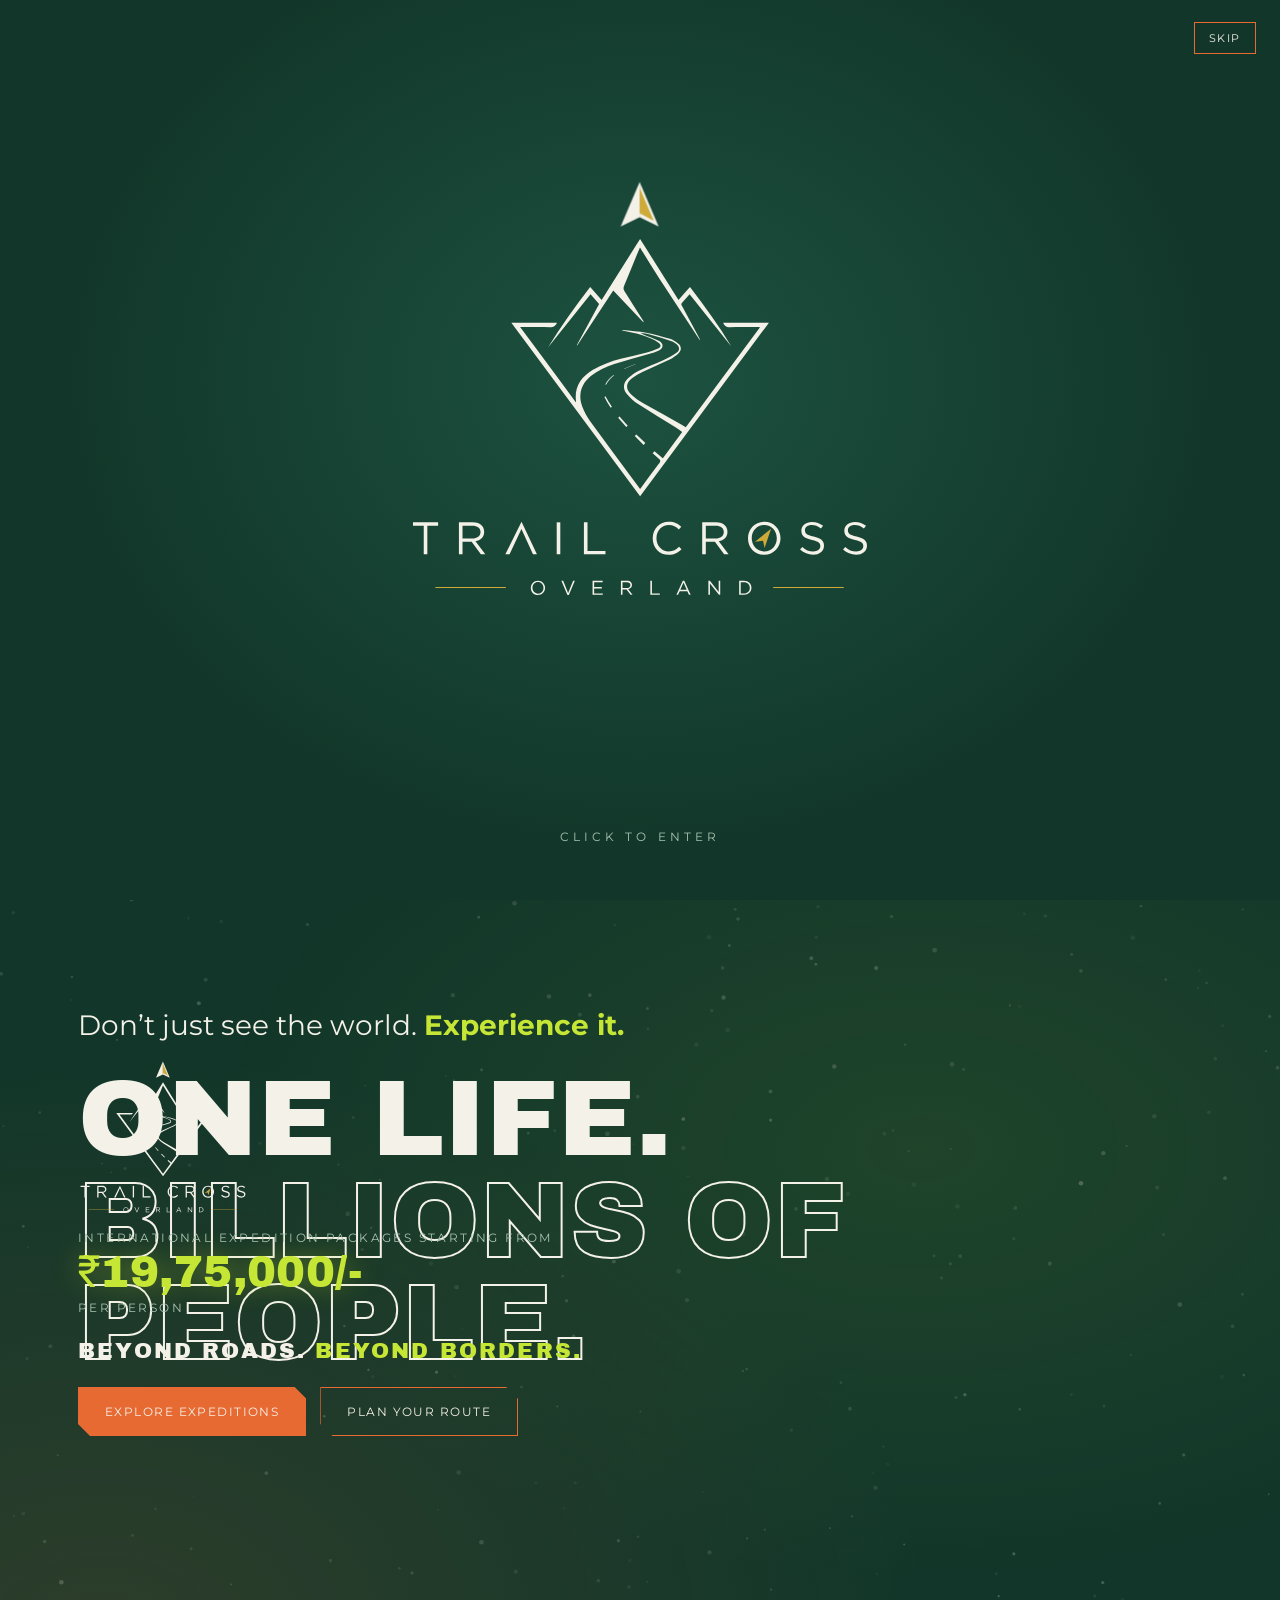
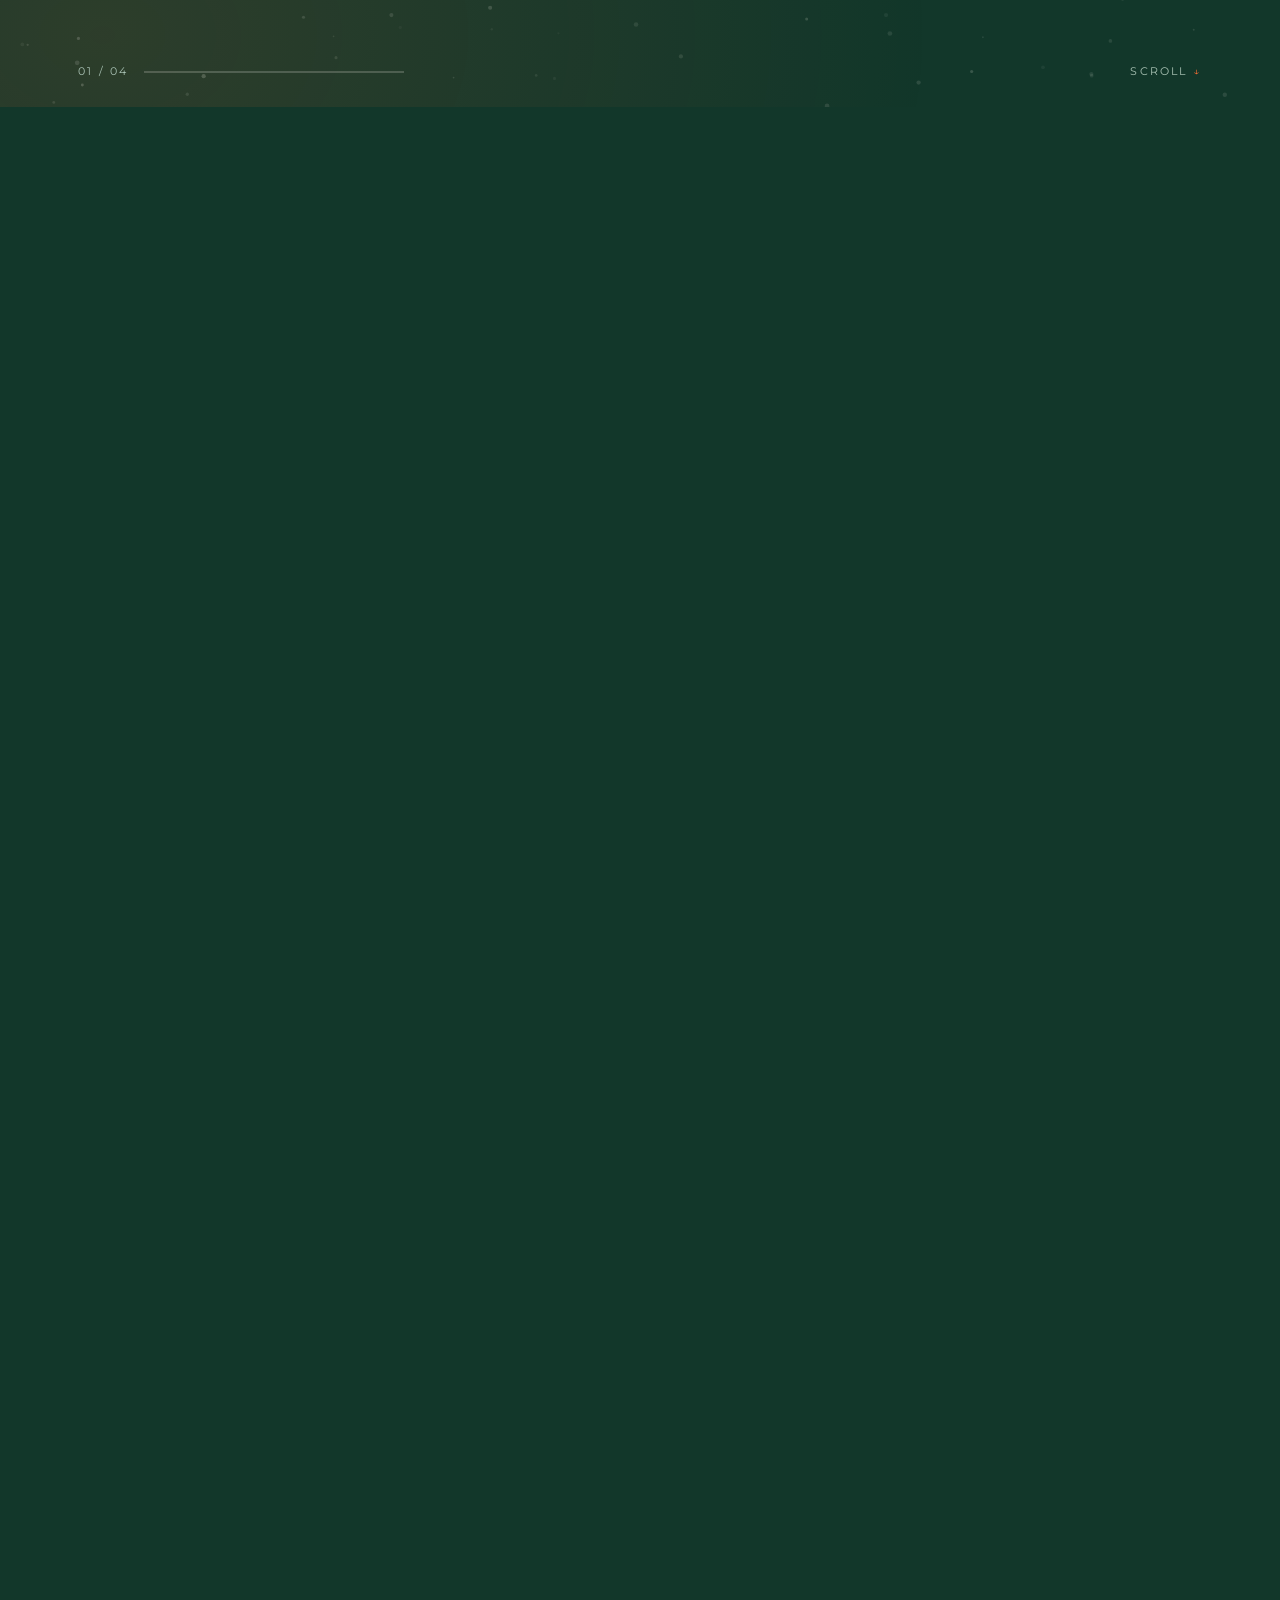
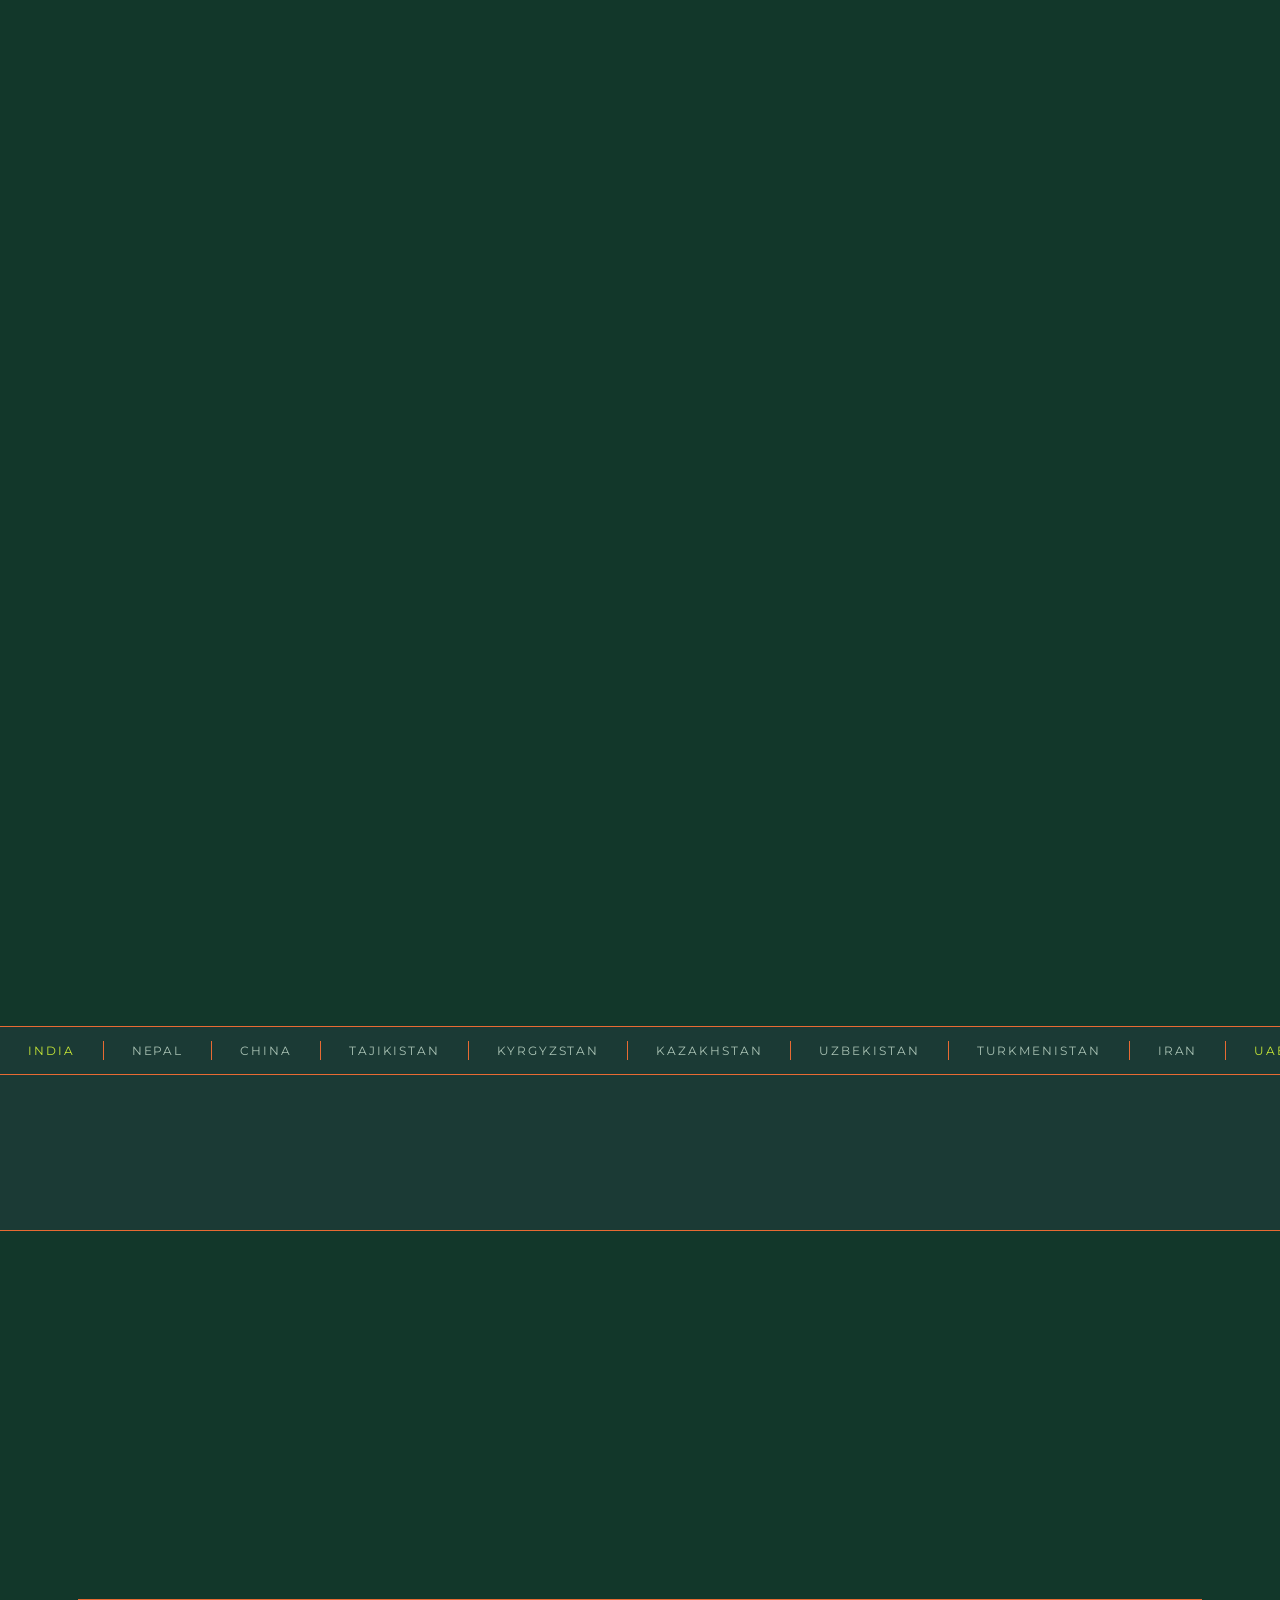
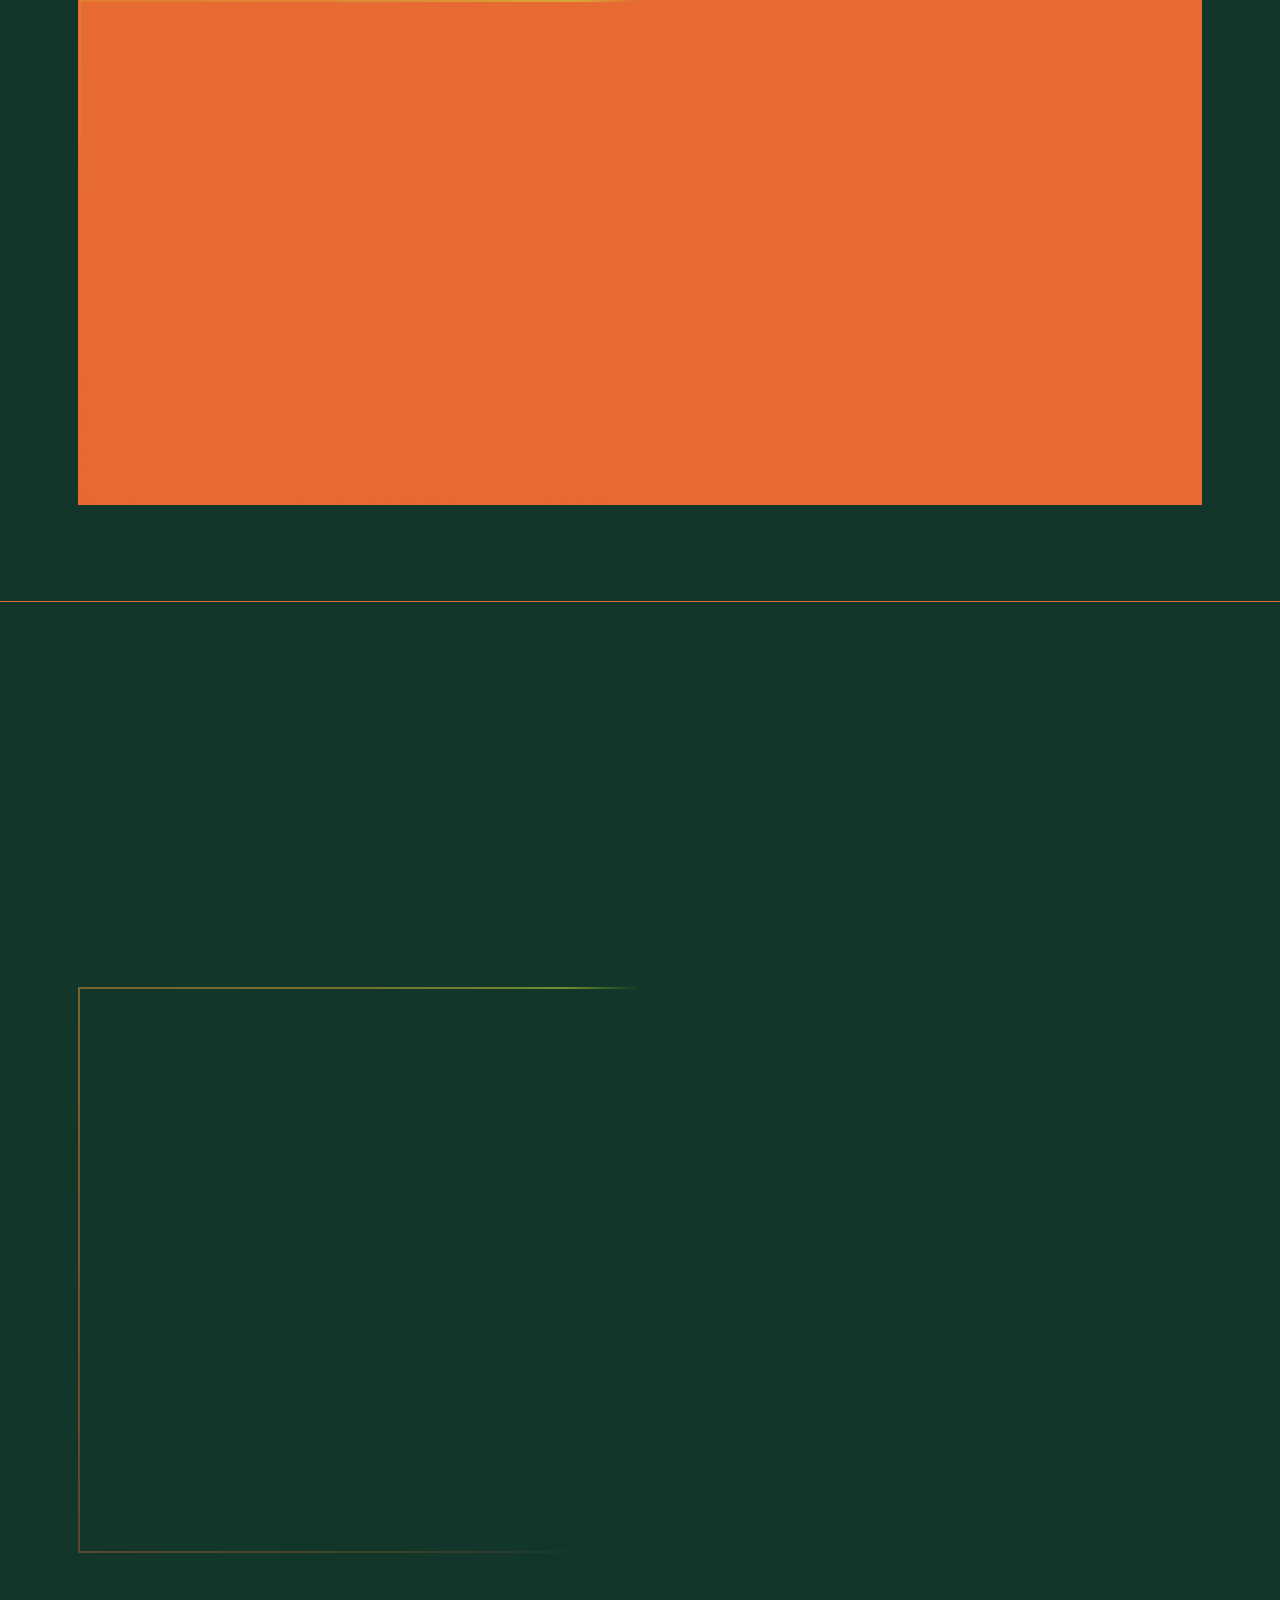
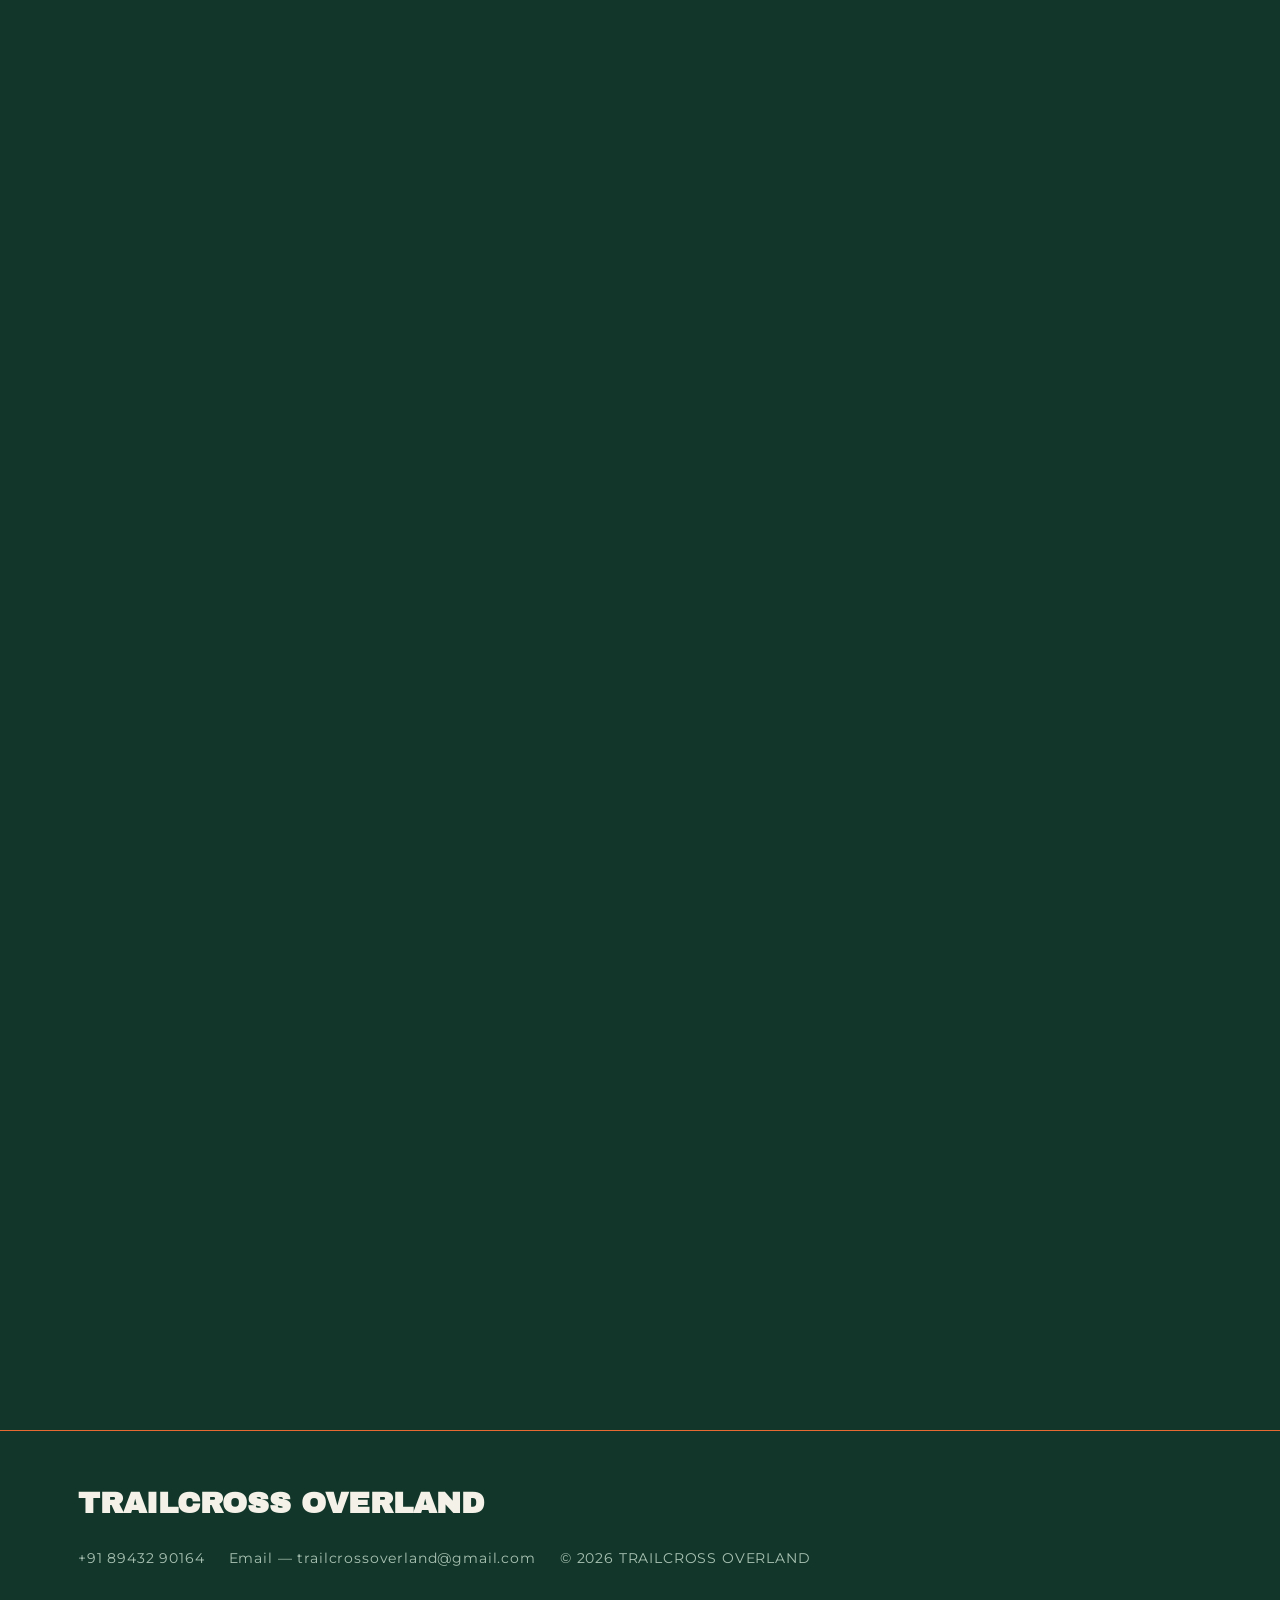
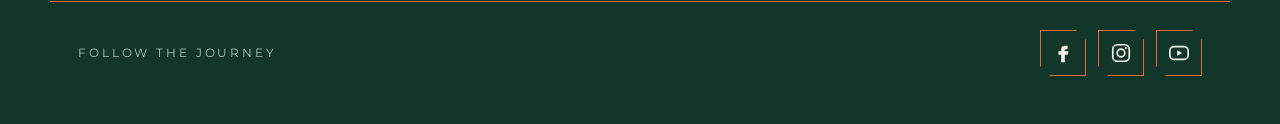
==== commit 390ea7a1: "Update index.html" ====
--- a/index.html
+++ b/index.html
@@ -8,6 +8,17 @@
 <link rel="stylesheet" href="styles.css">
 <link rel="stylesheet" href="motion.css">
 <link rel="stylesheet" href="future.css">
+ <script>
+  if ('scrollRestoration' in history) {
+    history.scrollRestoration = 'manual';
+  }
+  window.addEventListener('load', function () {
+    window.scrollTo(0, 0);
+  });
+  window.addEventListener('pageshow', function (e) {
+    if (e.persisted) window.scrollTo(0, 0);
+  });
+</script>
 <style>
   .section-head .moto{
     margin-top:14px;
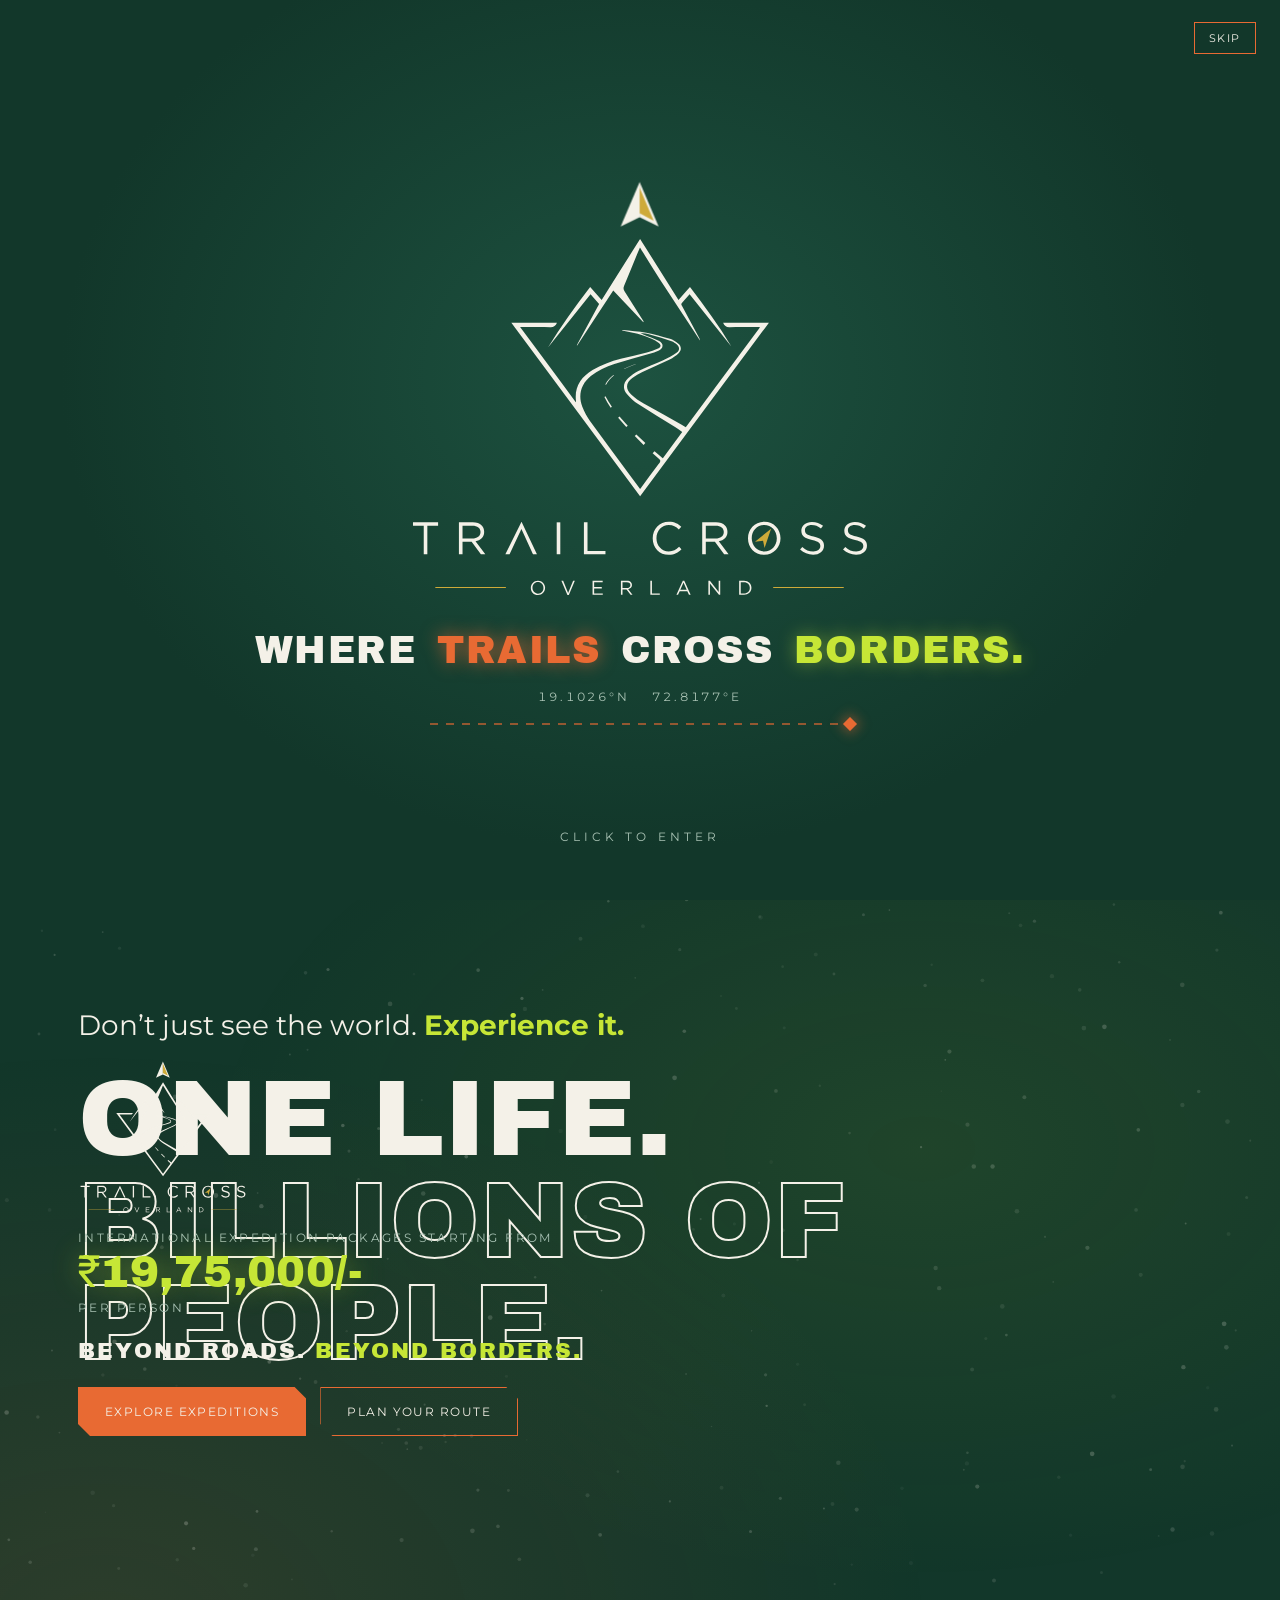
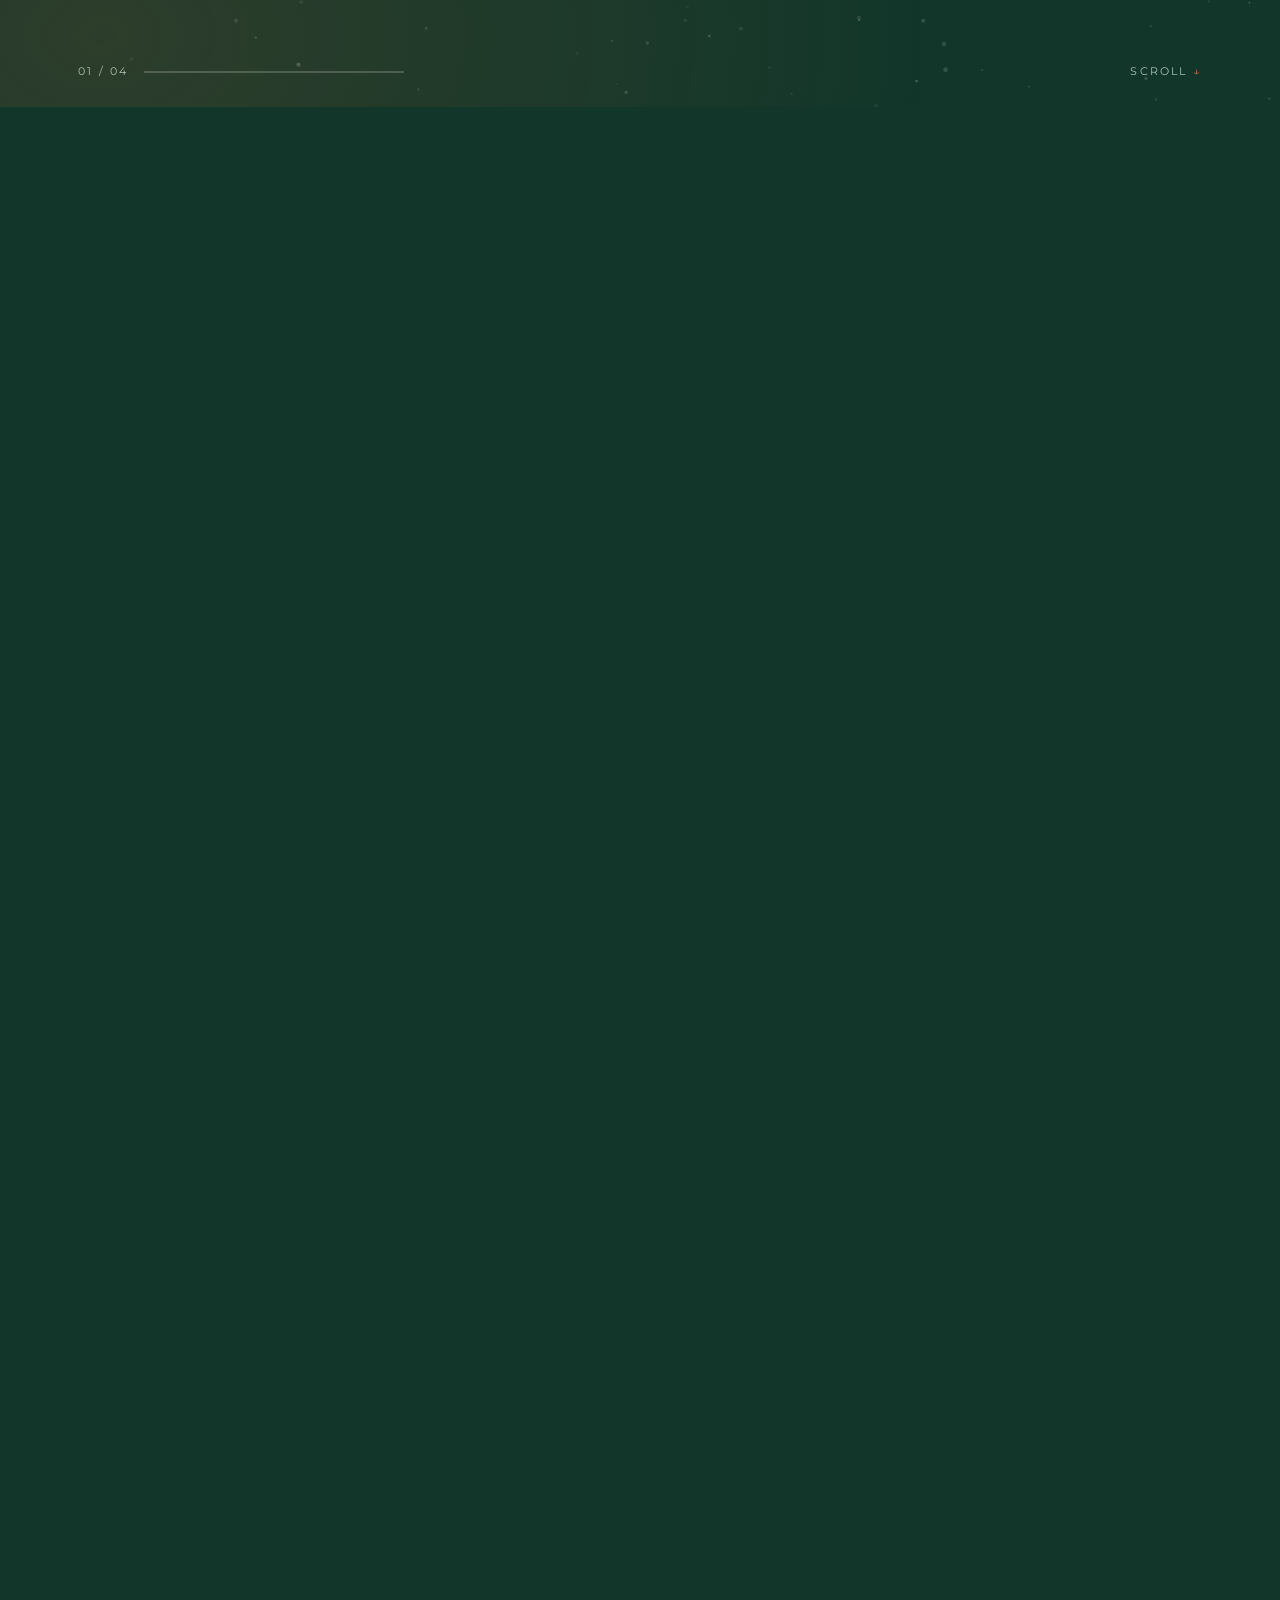
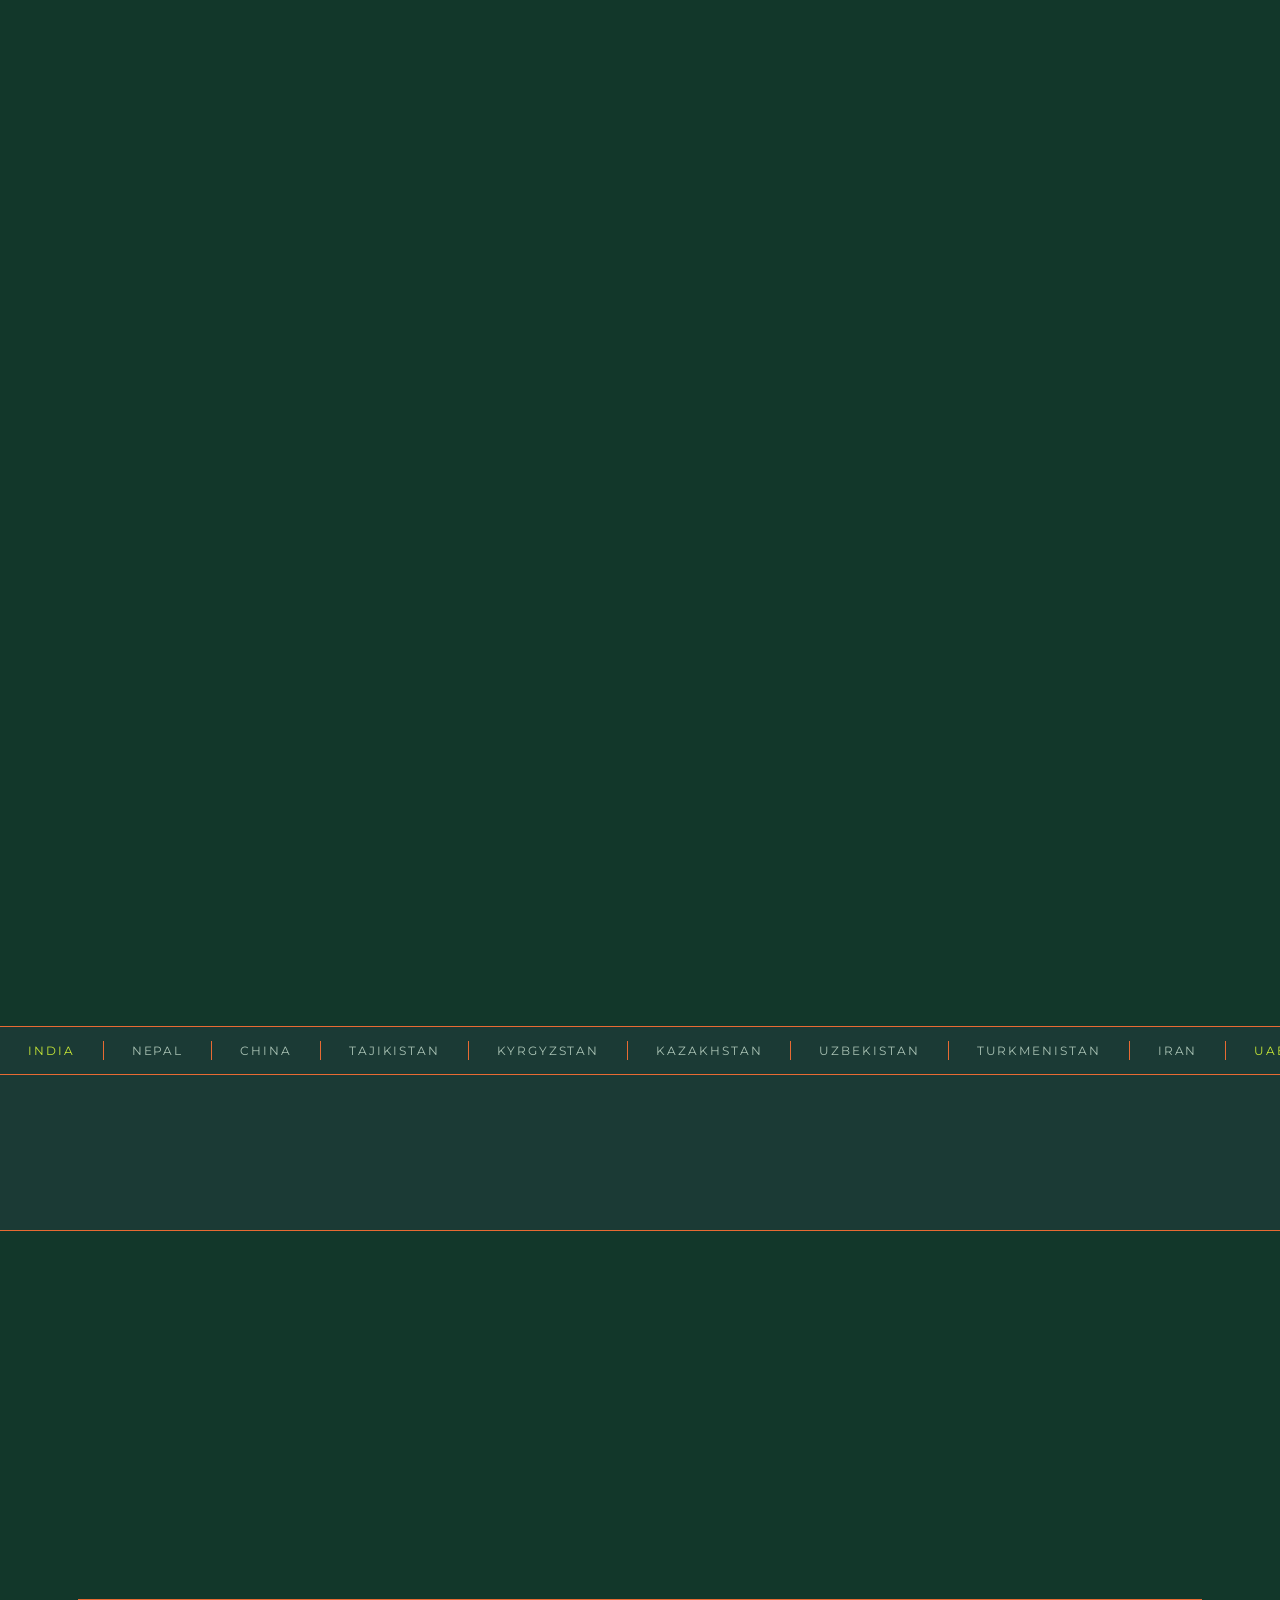
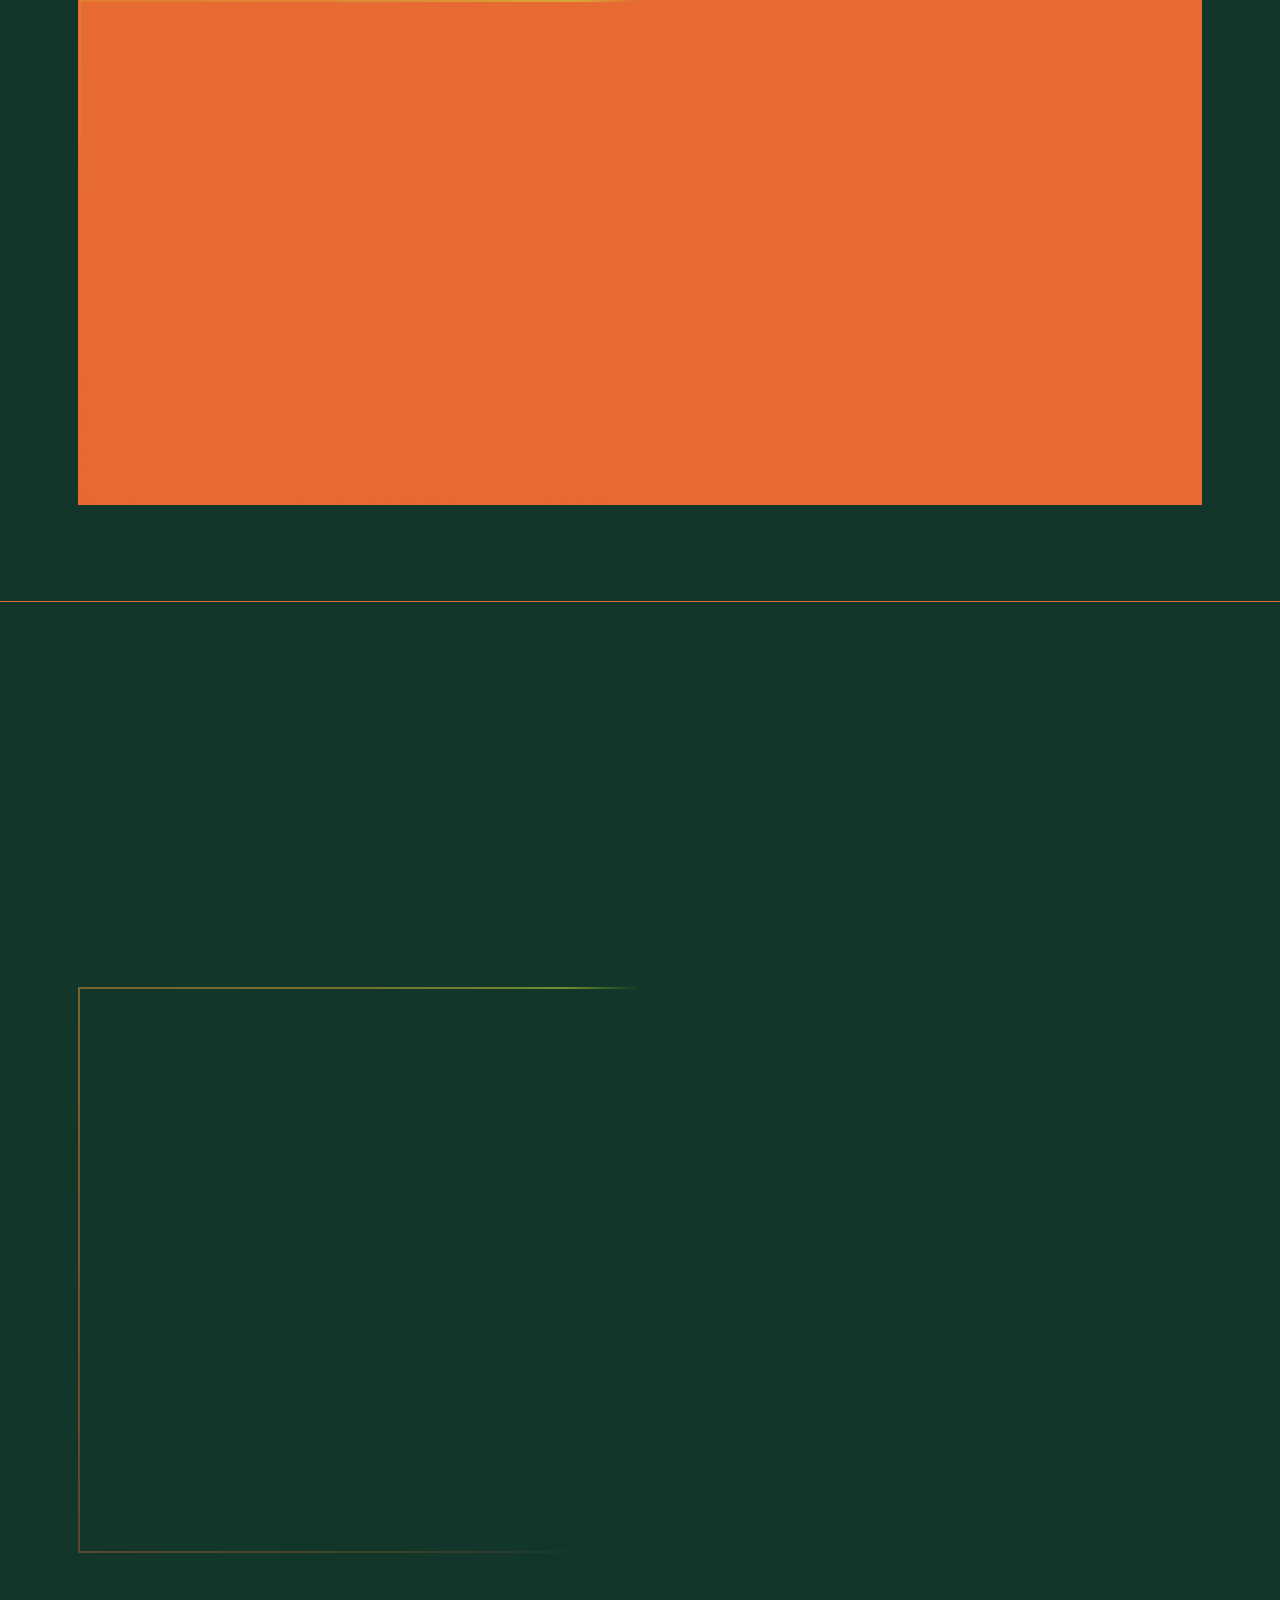
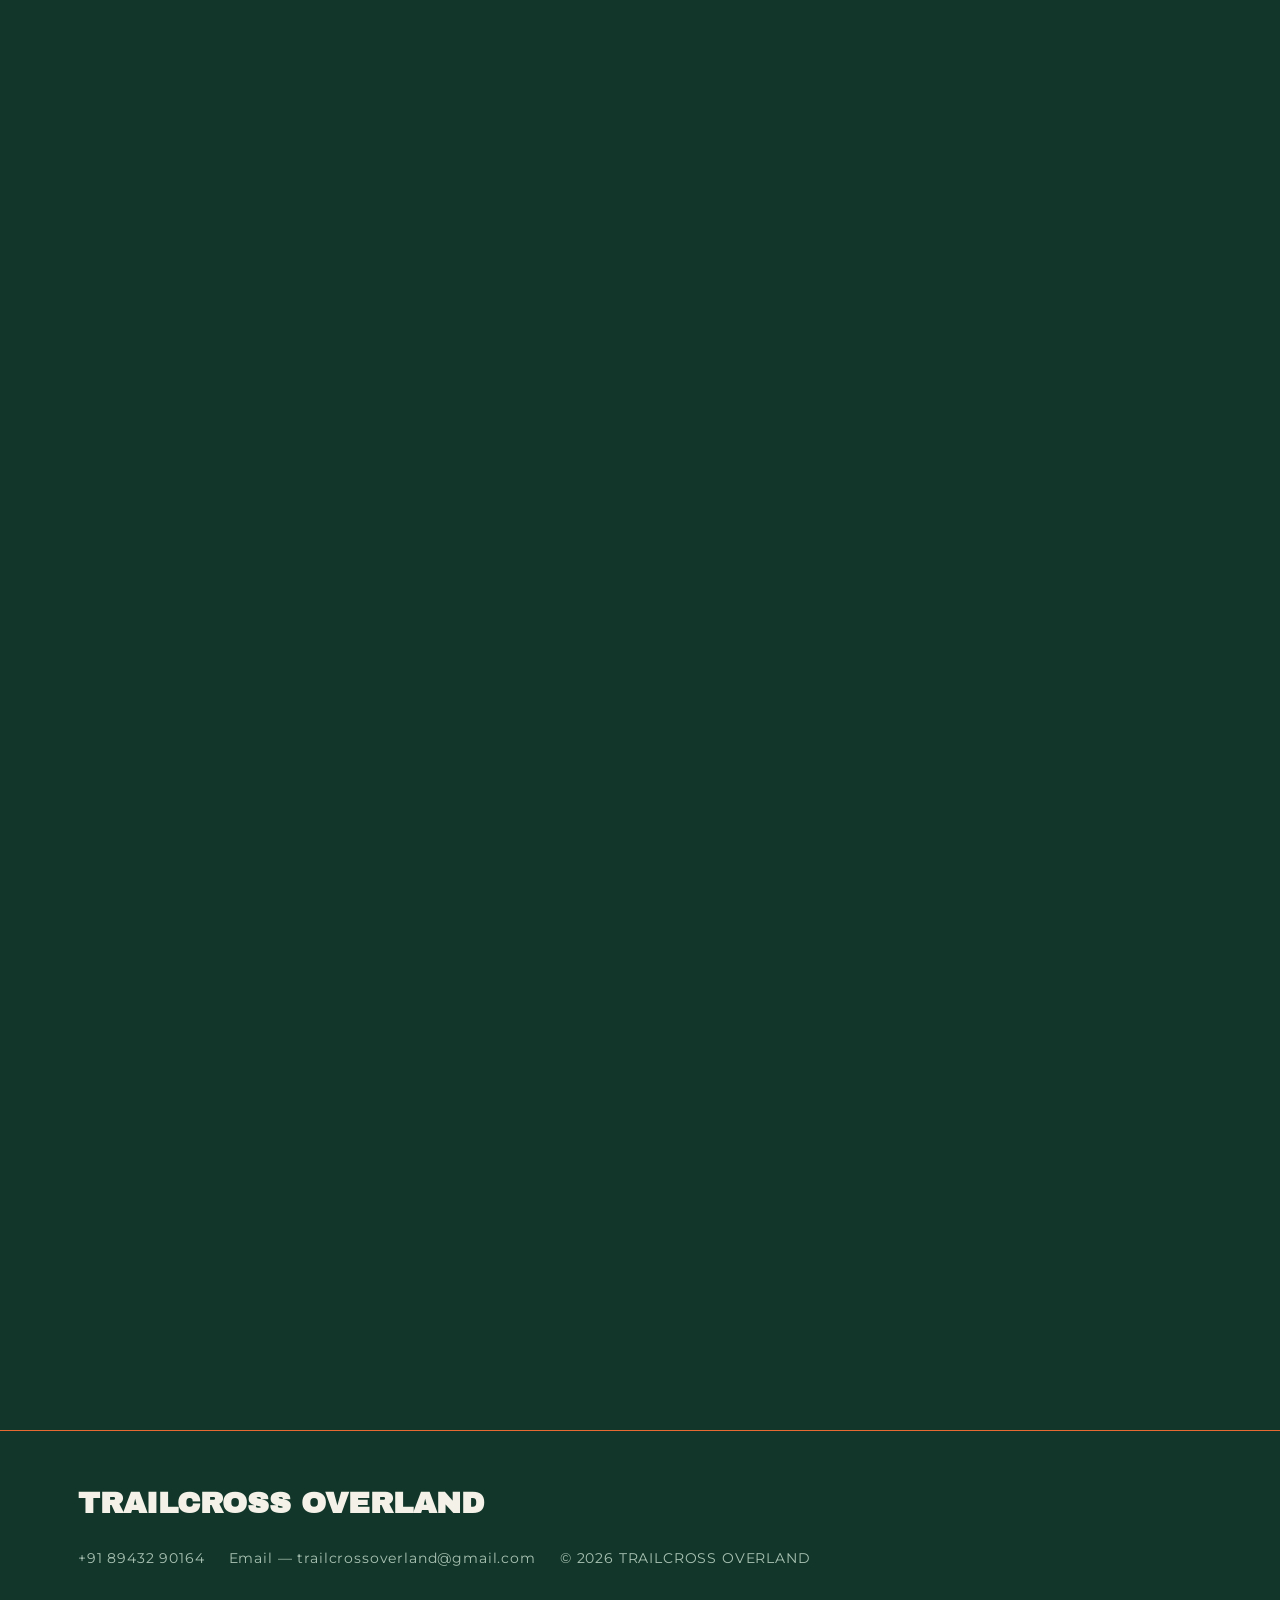
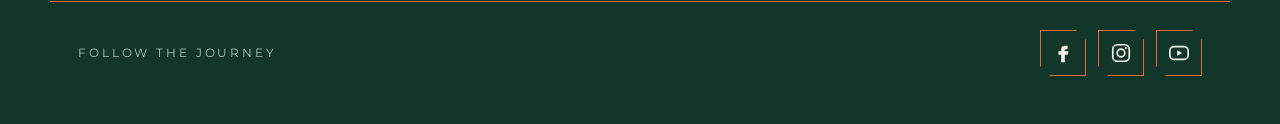
==== commit 64b1ff1d: "Update index.html" ====
--- a/index.html
+++ b/index.html
@@ -9,15 +9,17 @@
 <link rel="stylesheet" href="motion.css">
 <link rel="stylesheet" href="future.css">
  <script>
-  if ('scrollRestoration' in history) {
-    history.scrollRestoration = 'manual';
-  }
+  if ('scrollRestoration' in history) history.scrollRestoration = 'manual';
+  if (location.hash) history.replaceState(null, '', location.pathname + location.search);
+  function toTop(){ window.scrollTo(0, 0); document.documentElement.scrollTop = 0; document.body.scrollTop = 0; }
+  toTop();
+  document.addEventListener('DOMContentLoaded', toTop);
   window.addEventListener('load', function () {
-    window.scrollTo(0, 0);
+    toTop();
+    setTimeout(toTop, 100);
+    setTimeout(toTop, 400);
   });
-  window.addEventListener('pageshow', function (e) {
-    if (e.persisted) window.scrollTo(0, 0);
-  });
+  window.addEventListener('pageshow', function (e) { if (e.persisted) toTop(); });
 </script>
 <style>
   .section-head .moto{
--- a/future.css
+++ b/future.css
@@ -318,3 +318,4 @@
 .c-close{ margin-top:14px; font-size:clamp(15px,1.7vw,22px); letter-spacing:.1em; }
 .c-actions{ margin-top:18px; }
 @media (max-height:700px){ .c-sub{ font-size:20px; } .c-logo{ width:130px; margin-top:10px; } .c-price{ margin-top:8px; line-height:1.7; } .c-price b{ font-size:32px; } .c-close{ margin-top:10px; } }
+
